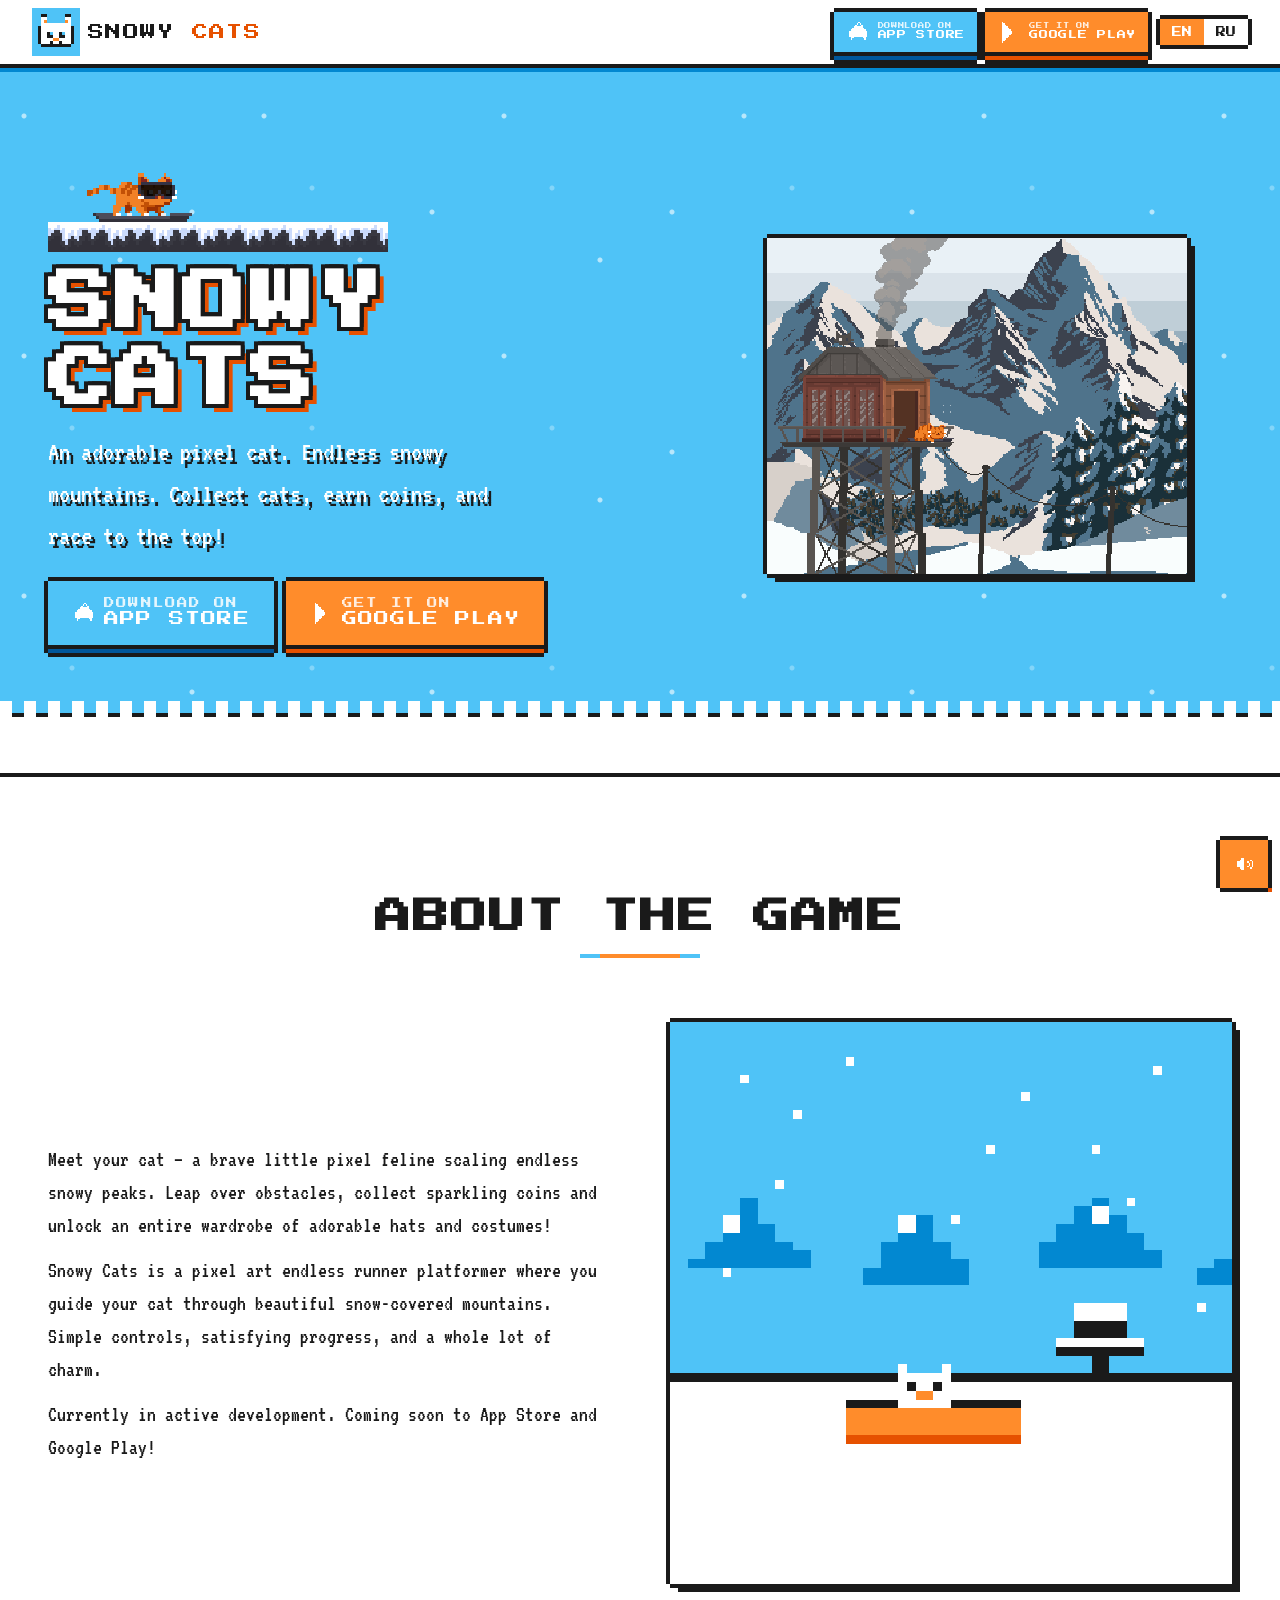
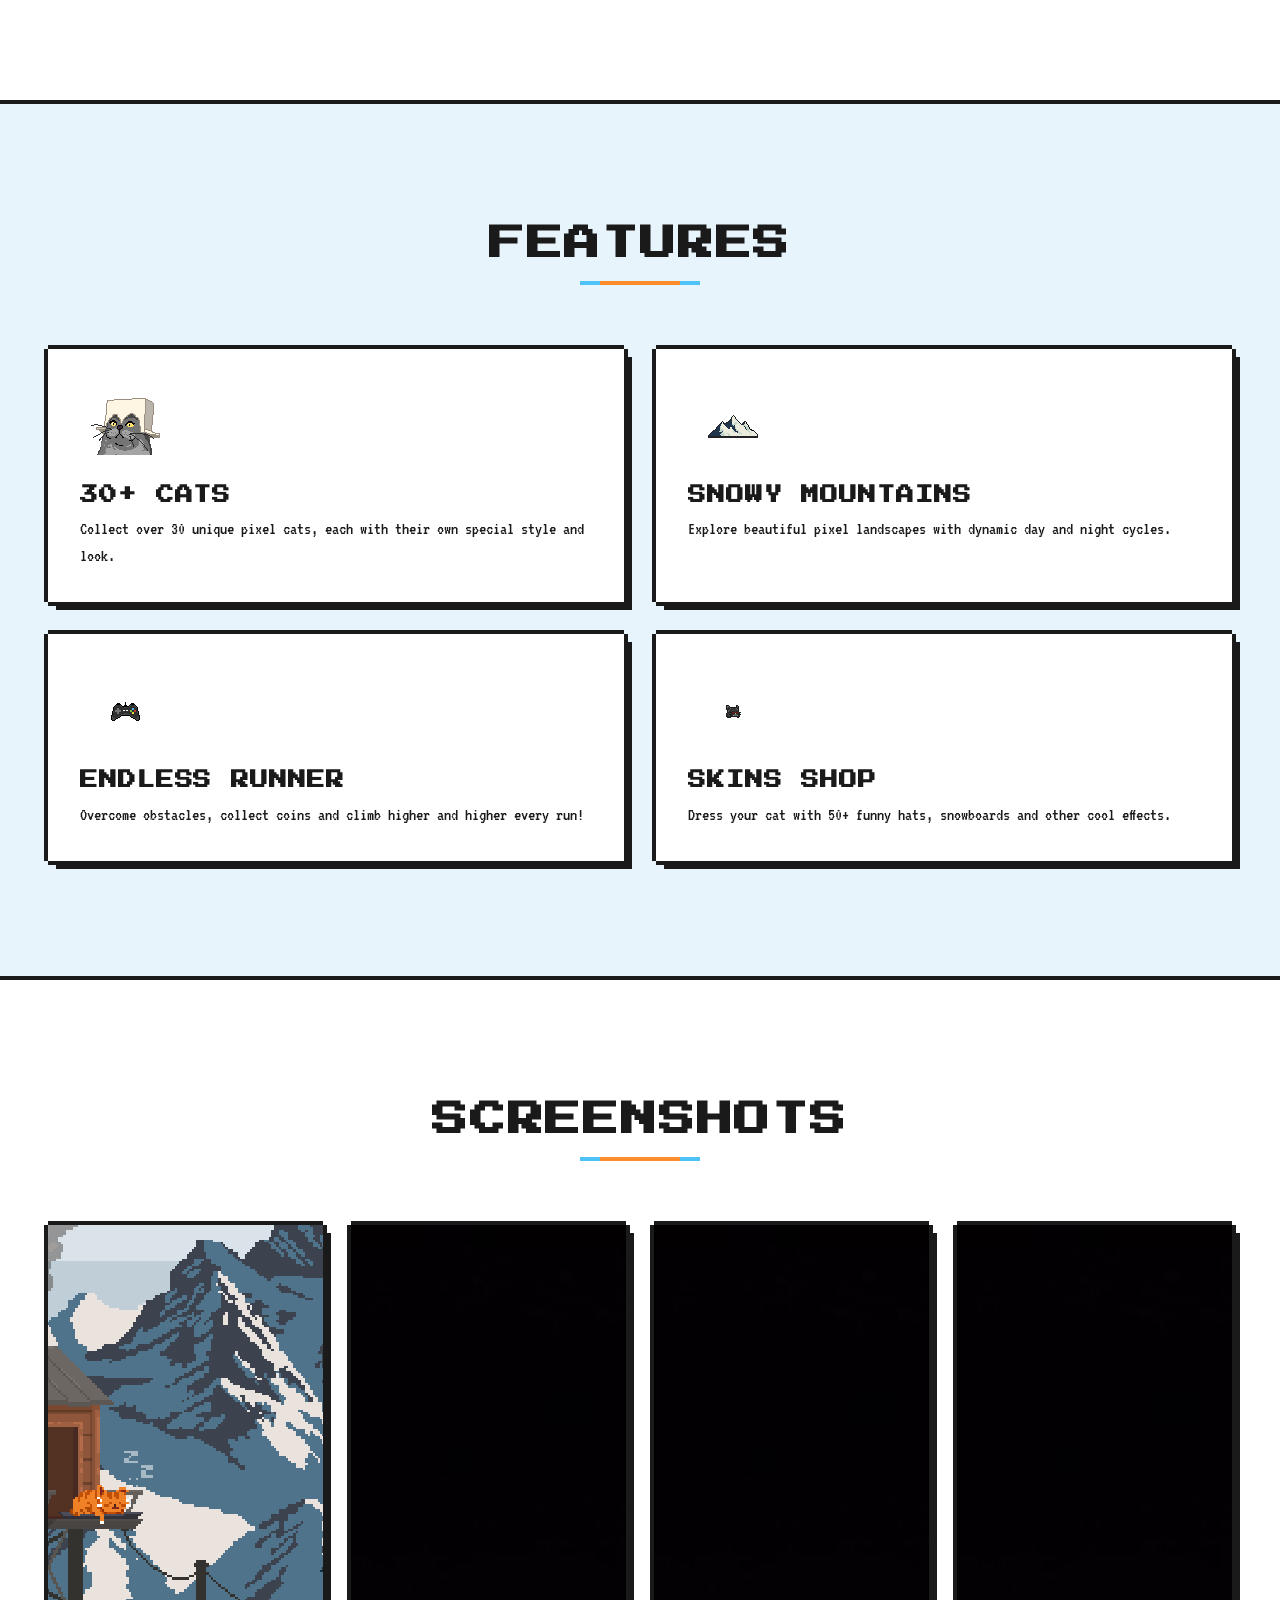
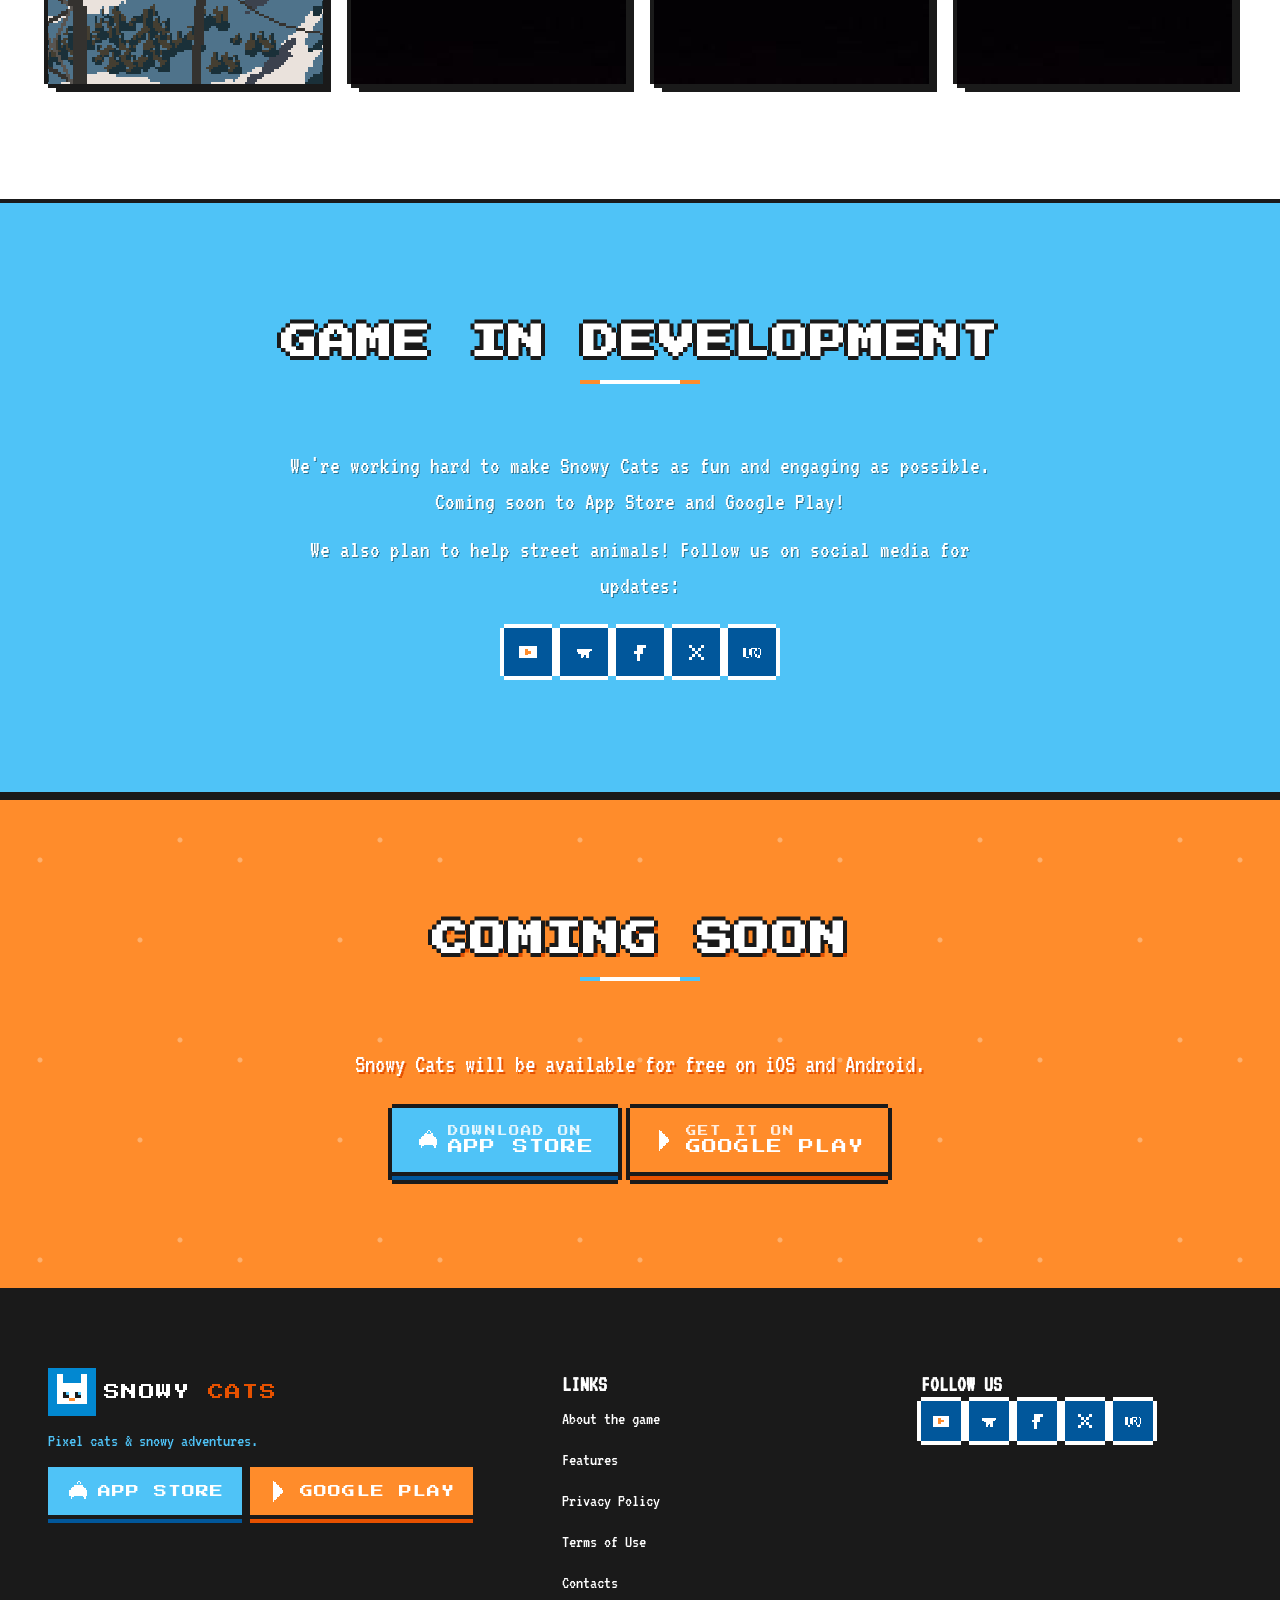
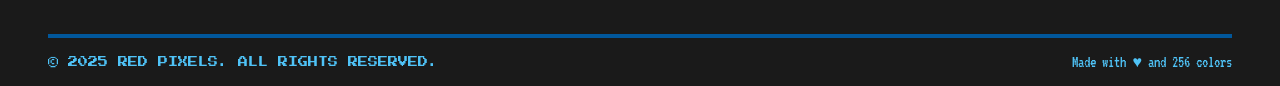
==== index.html @ 72b621f5 "Initial release: new pixel-art design for redpixels.io - New design based on Press Start 2P + VT323 " ====
<!DOCTYPE html>
<html lang="en">
<head>
  <meta charset="UTF-8">
  <meta name="viewport" content="width=device-width, initial-scale=1.0">

  <!-- SEO -->
  <title>Snowy Cats | Mobile Game</title>
  <meta name="description" content="Snowy Cats is an exciting 2D pixel art mobile game with adorable cats and snowy mountains in the Endless Runner Platformer genre. Download for free!">
  <meta name="keywords" content="snowy cats, cats, pixel cats, 2d platformer, endless runner, pixel game, mobile game, pixel art, download game">
  <meta name="author" content="Red Pixels">

  <!-- OpenGraph -->
  <meta property="og:title" content="Snowy Cats | Mobile Game">
  <meta property="og:description" content="Exciting 2D pixel game with cats in the genre Endless Runner Platformer">
  <meta property="og:type" content="website">
  <meta property="og:url" content="https://redpixels.io">
  <meta property="og:image" content="images/banner-site.png">
  <meta property="og:locale" content="en_US">

  <!-- Twitter -->
  <meta name="twitter:card" content="summary_large_image">
  <meta name="twitter:title" content="Snowy Cats | Mobile Game">
  <meta name="twitter:description" content="Exciting 2D pixel game with cats in the genre Endless Runner Platformer">
  <meta name="twitter:image" content="images/banner-site.png">

  <!-- Multilanguage -->
  <link rel="alternate" hreflang="en" href="https://redpixels.io">
  <link rel="alternate" hreflang="ru" href="https://redpixels.io/?lang=ru">
  <link rel="alternate" hreflang="x-default" href="https://redpixels.io">

  <!-- Favicon -->
  <link rel="icon" type="image/png" href="/icons/favicon-96x96.png" sizes="96x96">
  <link rel="icon" type="image/svg+xml" href="/icons/favicon.svg">
  <link rel="shortcut icon" href="/icons/favicon.ico">
  <link rel="apple-touch-icon" sizes="180x180" href="/icons/apple-touch-icon.png">
  <meta name="apple-mobile-web-app-title" content="Snowy Cats">
  <link rel="manifest" href="/icons/site.webmanifest">

  <!-- Fonts -->
  <link rel="preconnect" href="https://fonts.googleapis.com">
  <link rel="preconnect" href="https://fonts.gstatic.com" crossorigin>

  <!-- CSS -->
  <link rel="stylesheet" href="css/main.css">
</head>
<body>

  <!-- SNOWFLAKES -->
  <div id="snowflakes" aria-hidden="true"></div>

  <!-- ════════════════════════════════════════
       HEADER
  ════════════════════════════════════════ -->
  <header class="header">
    <a href="#" class="logo">
      <svg class="logo-icon" viewBox="0 0 16 16" shape-rendering="crispEdges" xmlns="http://www.w3.org/2000/svg">
        <rect width="16" height="16" fill="#4FC3F7"/>
        <rect x="3" y="3" width="2" height="2" fill="#FFFFFF"/>
        <rect x="11" y="3" width="2" height="2" fill="#FFFFFF"/>
        <rect x="3" y="2" width="2" height="1" fill="#1A1A1A"/>
        <rect x="11" y="2" width="2" height="1" fill="#1A1A1A"/>
        <rect x="3" y="5" width="2" height="1" fill="#1A1A1A"/>
        <rect x="11" y="5" width="2" height="1" fill="#1A1A1A"/>
        <rect x="4" y="4" width="1" height="1" fill="#FF8C2B"/>
        <rect x="11" y="4" width="1" height="1" fill="#FF8C2B"/>
        <rect x="3" y="6" width="10" height="6" fill="#FFFFFF"/>
        <rect x="2" y="6" width="1" height="6" fill="#1A1A1A"/>
        <rect x="13" y="6" width="1" height="6" fill="#1A1A1A"/>
        <rect x="3" y="12" width="10" height="1" fill="#1A1A1A"/>
        <rect x="3" y="5" width="10" height="1" fill="#FFFFFF"/>
        <rect x="5" y="8" width="2" height="2" fill="#1A1A1A"/>
        <rect x="9" y="8" width="2" height="2" fill="#1A1A1A"/>
        <rect x="6" y="8" width="1" height="1" fill="#4FC3F7"/>
        <rect x="10" y="8" width="1" height="1" fill="#4FC3F7"/>
        <rect x="7" y="10" width="2" height="1" fill="#FF8C2B"/>
        <rect x="6" y="11" width="1" height="1" fill="#1A1A1A"/>
        <rect x="9" y="11" width="1" height="1" fill="#1A1A1A"/>
      </svg>
      <span class="logo-text">SNOWY <span class="accent">CATS</span></span>
    </a>

    <nav class="nav-actions" id="navActions">
      <div class="header-btns">
        <a href="#download" class="btn btn-blue play-sound" aria-label="App Store">
          <svg class="btn-icon" viewBox="0 0 16 16" shape-rendering="crispEdges" xmlns="http://www.w3.org/2000/svg" fill="white">
            <path d="M8 1h1v1H8zM7 2h1v1H7zm2 0h1v1H9zM6 3h1v1H6zm4 0h1v1h-1zM5 4h6v1H5zM4 5h8v1H4zM3 6h10v1H3zM2 7h12v1H2zM2 8h12v1H2zM2 9h12v1H2zM2 10h12v1H2zM3 11h2v1H3zm8 0h2v1h-2zM3 12h1v1H3zm9 0h1v1h-1z"/>
          </svg>
          <span class="btn-text-stack">
            <small data-i18n="appStoreSmall">Download on</small>
            <span>APP STORE</span>
          </span>
        </a>
        <a href="#download" class="btn btn-orange play-sound" aria-label="Google Play">
          <svg class="btn-icon" viewBox="0 0 16 16" shape-rendering="crispEdges" xmlns="http://www.w3.org/2000/svg">
            <path fill="#FFFFFF" d="M3 1h1v1H3zM3 2h2v1H3zM3 3h3v1H3zM3 4h4v1H3zM3 5h5v1H3zM3 6h6v1H3zM3 7h7v1H3zM3 8h7v1H3zM3 9h6v1H3zM3 10h5v1H3zM3 11h4v1H3zM3 12h3v1H3zM3 13h2v1H3zM3 14h1v1H3z"/>
          </svg>
          <span class="btn-text-stack">
            <small data-i18n="googlePlaySmall">Get it on</small>
            <span>GOOGLE PLAY</span>
          </span>
        </a>
      </div>

      <div class="lang-switch">
        <button class="lang-btn active play-sound" data-lang="en">EN</button>
        <button class="lang-btn play-sound" data-lang="ru">RU</button>
      </div>
    </nav>

    <button class="hamburger play-sound" id="hamburger" aria-label="Menu">
      <span></span><span></span><span></span>
    </button>
  </header>

  <main>
    <!-- ════════════════════════════════════════
         HERO
    ════════════════════════════════════════ -->
    <section class="hero" id="about">
      <div class="platform platform-1"></div>
      <div class="platform platform-2"></div>

      <div class="hero-content">
        <div class="hero-text">
          <img src="images/400x100.gif" alt="Snowy Cats" class="hero-logo">
          <h1 class="hero-title" data-i18n="heroTitle">SNOWY CATS</h1>
          <p class="hero-subtitle" data-i18n="heroSubtitle">An adorable pixel cat. Endless snowy mountains. Collect cats, earn coins, and race to the top!</p>
          <div class="hero-buttons">
            <a href="#download" class="btn btn-blue btn-large play-sound">
              <svg class="btn-icon" viewBox="0 0 16 16" shape-rendering="crispEdges" xmlns="http://www.w3.org/2000/svg" fill="white">
                <path d="M8 1h1v1H8zM7 2h1v1H7zm2 0h1v1H9zM6 3h1v1H6zm4 0h1v1h-1zM5 4h6v1H5zM4 5h8v1H4zM3 6h10v1H3zM2 7h12v1H2zM2 8h12v1H2zM2 9h12v1H2zM2 10h12v1H2zM3 11h2v1H3zm8 0h2v1h-2zM3 12h1v1H3zm9 0h1v1h-1z"/>
              </svg>
              <span class="btn-text-stack">
                <small data-i18n="appStoreSmall">Download on</small>
                <span>APP STORE</span>
              </span>
            </a>
            <a href="#download" class="btn btn-orange btn-large play-sound">
              <svg class="btn-icon" viewBox="0 0 16 16" shape-rendering="crispEdges" xmlns="http://www.w3.org/2000/svg">
                <path fill="#FFFFFF" d="M3 1h1v1H3zM3 2h2v1H3zM3 3h3v1H3zM3 4h4v1H3zM3 5h5v1H3zM3 6h6v1H3zM3 7h7v1H3zM3 8h7v1H3zM3 9h6v1H3zM3 10h5v1H3zM3 11h4v1H3zM3 12h3v1H3zM3 13h2v1H3zM3 14h1v1H3z"/>
              </svg>
              <span class="btn-text-stack">
                <small data-i18n="googlePlaySmall">Get it on</small>
                <span>GOOGLE PLAY</span>
              </span>
            </a>
          </div>
        </div>

        <div class="hero-visual">
          <div class="hero-visual-frame">
            <img src="images/500x400.gif" alt="Snowy Cats Gameplay">
          </div>
        </div>
      </div>

      <div class="hero-ground"></div>
    </section>

    <!-- ════════════════════════════════════════
         ABOUT
    ════════════════════════════════════════ -->
    <section id="about-game" class="about">
      <div class="section-inner">
        <h2 class="section-title" data-i18n="aboutTitle">ABOUT THE GAME</h2>
        <div class="about-grid">
          <div class="about-text">
            <p data-i18n="aboutP1">Meet your cat — a brave little pixel feline scaling endless snowy peaks. Leap over obstacles, collect sparkling coins and unlock an entire wardrobe of adorable hats and costumes!</p>
            <p data-i18n="aboutP2">Snowy Cats is a pixel art endless runner platformer where you guide your cat through beautiful snow-covered mountains. Simple controls, satisfying progress, and a whole lot of charm.</p>
            <p data-i18n="aboutP3">Currently in active development. Coming soon to App Store and Google Play!</p>
          </div>
          <div class="about-illustration">
            <!-- Pixel scene: cat on snowy platform with mountains -->
            <svg viewBox="0 0 64 64" shape-rendering="crispEdges" xmlns="http://www.w3.org/2000/svg">
              <rect width="64" height="40" fill="#4FC3F7"/>
              <rect x="8" y="6" width="1" height="1" fill="#FFFFFF"/>
              <rect x="20" y="4" width="1" height="1" fill="#FFFFFF"/>
              <rect x="40" y="8" width="1" height="1" fill="#FFFFFF"/>
              <rect x="55" y="5" width="1" height="1" fill="#FFFFFF"/>
              <rect x="48" y="14" width="1" height="1" fill="#FFFFFF"/>
              <rect x="12" y="18" width="1" height="1" fill="#FFFFFF"/>
              <rect x="32" y="22" width="1" height="1" fill="#FFFFFF"/>
              <path fill="#0288D1" d="M0 28h2v-1h2v-2h2v-3h2v-2h2v3h2v2h2v1h2v2H0zM20 30h2v-2h2v-3h2v-2h2v-1h2v3h2v2h2v3H20zM40 28h2v-3h2v-2h2v-2h2v-1h2v2h2v2h2v2h2v2H40zM58 30h2v-2h2v-1h2v3h-6z"/>
              <rect x="6" y="22" width="2" height="2" fill="#FFFFFF"/>
              <rect x="26" y="22" width="2" height="2" fill="#FFFFFF"/>
              <rect x="48" y="21" width="2" height="2" fill="#FFFFFF"/>
              <rect y="40" width="64" height="24" fill="#FFFFFF"/>
              <rect y="40" width="64" height="1" fill="#1A1A1A"/>
              <rect x="20" y="44" width="20" height="3" fill="#FF8C2B"/>
              <rect x="20" y="43" width="20" height="1" fill="#1A1A1A"/>
              <rect x="20" y="47" width="20" height="1" fill="#E65100"/>
              <rect x="48" y="32" width="2" height="8" fill="#1A1A1A"/>
              <rect x="46" y="34" width="6" height="4" fill="#1A1A1A"/>
              <rect x="46" y="32" width="6" height="2" fill="#FFFFFF"/>
              <rect x="44" y="36" width="10" height="2" fill="#1A1A1A"/>
              <rect x="44" y="36" width="10" height="1" fill="#FFFFFF"/>
              <rect x="26" y="40" width="6" height="4" fill="#FFFFFF"/>
              <rect x="26" y="39" width="1" height="1" fill="#FFFFFF"/>
              <rect x="31" y="39" width="1" height="1" fill="#FFFFFF"/>
              <rect x="27" y="41" width="1" height="1" fill="#1A1A1A"/>
              <rect x="30" y="41" width="1" height="1" fill="#1A1A1A"/>
              <rect x="28" y="42" width="2" height="1" fill="#FF8C2B"/>
              <rect x="14" y="10" width="1" height="1" fill="#FFFFFF"/>
              <rect x="36" y="14" width="1" height="1" fill="#FFFFFF"/>
              <rect x="52" y="20" width="1" height="1" fill="#FFFFFF"/>
              <rect x="6" y="28" width="1" height="1" fill="#FFFFFF"/>
              <rect x="60" y="32" width="1" height="1" fill="#FFFFFF"/>
            </svg>
          </div>
        </div>
      </div>
    </section>

    <!-- ════════════════════════════════════════
         FEATURES
    ════════════════════════════════════════ -->
    <section id="features" class="features">
      <div class="section-inner">
        <h2 class="section-title" data-i18n="featuresTitle">FEATURES</h2>
        <div class="features-grid">

          <article class="feature-card">
            <div class="feature-icon-img">
              <img src="images/catty.png" alt="">
            </div>
            <h3 data-i18n="feature1Title">30+ CATS</h3>
            <p data-i18n="feature1Desc">Collect over 30 unique pixel cats, each with their own special style and look.</p>
          </article>

          <article class="feature-card">
            <div class="feature-icon-img">
              <img src="images/mount.png" alt="">
            </div>
            <h3 data-i18n="feature2Title">SNOWY MOUNTAINS</h3>
            <p data-i18n="feature2Desc">Explore beautiful pixel landscapes with dynamic day and night cycles.</p>
          </article>

          <article class="feature-card">
            <div class="feature-icon-img">
              <img src="images/controller.png" alt="">
            </div>
            <h3 data-i18n="feature3Title">ENDLESS RUNNER</h3>
            <p data-i18n="feature3Desc">Overcome obstacles, collect coins and climb higher and higher every run!</p>
          </article>

          <article class="feature-card">
            <div class="feature-icon-img">
              <img src="images/hat.png" alt="">
            </div>
            <h3 data-i18n="feature4Title">SKINS SHOP</h3>
            <p data-i18n="feature4Desc">Dress your cat with 50+ funny hats, snowboards and other cool effects.</p>
          </article>

        </div>
      </div>
    </section>

    <!-- ════════════════════════════════════════
         SCREENSHOTS
    ════════════════════════════════════════ -->
    <section id="screenshots" class="screenshots">
      <div class="section-inner">
        <h2 class="section-title" data-i18n="screenshotsTitle">SCREENSHOTS</h2>
        <div class="screenshots-grid">

          <div class="screenshot">
            <img src="images/screen_1.png" alt="Snowy Cats Screenshot 1" loading="lazy">
          </div>
          <div class="screenshot">
            <img src="images/300x500.jpg" alt="Snowy Cats Screenshot 2" loading="lazy">
          </div>
          <div class="screenshot">
            <img src="images/300x500.jpg" alt="Snowy Cats Screenshot 3" loading="lazy">
          </div>
          <div class="screenshot">
            <img src="images/300x500.jpg" alt="Snowy Cats Screenshot 4" loading="lazy">
          </div>

        </div>
      </div>
    </section>

    <!-- ════════════════════════════════════════
         DEV / SOCIAL SECTION
    ════════════════════════════════════════ -->
    <section class="dev-section">
      <div class="section-inner">
        <h2 class="section-title" data-i18n="devTitle">GAME IN DEVELOPMENT</h2>
        <p data-i18n="devText">We're working hard to make Snowy Cats as fun and engaging as possible. Coming soon to App Store and Google Play!</p>
        <p data-i18n="devSocial">We also plan to help street animals! Follow us on social media for updates:</p>

        <div class="social-icons">
          <!-- YouTube -->
          <a href="#" class="social-icon play-sound" aria-label="YouTube">
            <svg viewBox="0 0 16 16" shape-rendering="crispEdges" xmlns="http://www.w3.org/2000/svg">
              <rect x="2" y="4" width="12" height="8" fill="#FFFFFF"/>
              <rect x="6" y="6" width="1" height="4" fill="#FF8C2B"/>
              <rect x="7" y="6" width="1" height="4" fill="#FF8C2B"/>
              <rect x="8" y="7" width="1" height="2" fill="#FF8C2B"/>
              <rect x="9" y="7" width="1" height="2" fill="#FF8C2B"/>
            </svg>
          </a>
          <!-- Telegram -->
          <a href="#" class="social-icon play-sound" aria-label="Telegram">
            <svg viewBox="0 0 16 16" shape-rendering="crispEdges" xmlns="http://www.w3.org/2000/svg">
              <rect x="3" y="6" width="10" height="1" fill="#FFFFFF"/>
              <rect x="3" y="7" width="9" height="1" fill="#FFFFFF"/>
              <rect x="4" y="8" width="7" height="1" fill="#FFFFFF"/>
              <rect x="6" y="9" width="3" height="1" fill="#FFFFFF"/>
              <rect x="6" y="10" width="2" height="1" fill="#FFFFFF"/>
              <rect x="6" y="11" width="1" height="1" fill="#FFFFFF"/>
              <rect x="9" y="9" width="2" height="3" fill="#FFFFFF"/>
            </svg>
          </a>
          <!-- Facebook -->
          <a href="#" class="social-icon play-sound" aria-label="Facebook">
            <svg viewBox="0 0 16 16" shape-rendering="crispEdges" xmlns="http://www.w3.org/2000/svg">
              <rect x="6" y="3" width="6" height="2" fill="#FFFFFF"/>
              <rect x="6" y="5" width="2" height="9" fill="#FFFFFF"/>
              <rect x="8" y="5" width="2" height="2" fill="#FFFFFF"/>
              <rect x="4" y="7" width="6" height="2" fill="#FFFFFF"/>
            </svg>
          </a>
          <!-- X (Twitter) -->
          <a href="#" class="social-icon play-sound" aria-label="X">
            <svg viewBox="0 0 16 16" shape-rendering="crispEdges" xmlns="http://www.w3.org/2000/svg">
              <rect x="3" y="3" width="2" height="2" fill="#FFFFFF"/>
              <rect x="11" y="3" width="2" height="2" fill="#FFFFFF"/>
              <rect x="5" y="5" width="2" height="2" fill="#FFFFFF"/>
              <rect x="9" y="5" width="2" height="2" fill="#FFFFFF"/>
              <rect x="7" y="7" width="2" height="2" fill="#FFFFFF"/>
              <rect x="5" y="9" width="2" height="2" fill="#FFFFFF"/>
              <rect x="9" y="9" width="2" height="2" fill="#FFFFFF"/>
              <rect x="3" y="11" width="2" height="2" fill="#FFFFFF"/>
              <rect x="11" y="11" width="2" height="2" fill="#FFFFFF"/>
            </svg>
          </a>
          <!-- VK -->
          <a href="#" class="social-icon play-sound" aria-label="VK">
            <svg viewBox="0 0 16 16" shape-rendering="crispEdges" xmlns="http://www.w3.org/2000/svg">
              <rect x="2" y="5" width="2" height="6" fill="#FFFFFF"/>
              <rect x="4" y="11" width="2" height="1" fill="#FFFFFF"/>
              <rect x="6" y="9" width="1" height="1" fill="#FFFFFF"/>
              <rect x="6" y="6" width="1" height="3" fill="#FFFFFF"/>
              <rect x="7" y="5" width="1" height="6" fill="#FFFFFF"/>
              <rect x="8" y="5" width="2" height="1" fill="#FFFFFF"/>
              <rect x="10" y="5" width="1" height="2" fill="#FFFFFF"/>
              <rect x="9" y="7" width="1" height="2" fill="#FFFFFF"/>
              <rect x="10" y="9" width="1" height="2" fill="#FFFFFF"/>
              <rect x="11" y="11" width="2" height="1" fill="#FFFFFF"/>
              <rect x="13" y="6" width="1" height="4" fill="#FFFFFF"/>
              <rect x="12" y="5" width="1" height="1" fill="#FFFFFF"/>
              <rect x="12" y="10" width="1" height="1" fill="#FFFFFF"/>
            </svg>
          </a>
        </div>
      </div>
    </section>

    <!-- ════════════════════════════════════════
         DOWNLOAD
    ════════════════════════════════════════ -->
    <section id="download" class="download">
      <div class="section-inner">
        <h2 class="section-title" data-i18n="downloadTitle">COMING SOON</h2>
        <p data-i18n="downloadText">Snowy Cats will be available for free on iOS and Android.</p>
        <div class="download-buttons">
          <a href="#" class="btn btn-blue btn-large play-sound">
            <svg class="btn-icon" viewBox="0 0 16 16" shape-rendering="crispEdges" xmlns="http://www.w3.org/2000/svg" fill="white">
              <path d="M8 1h1v1H8zM7 2h1v1H7zm2 0h1v1H9zM6 3h1v1H6zm4 0h1v1h-1zM5 4h6v1H5zM4 5h8v1H4zM3 6h10v1H3zM2 7h12v1H2zM2 8h12v1H2zM2 9h12v1H2zM2 10h12v1H2zM3 11h2v1H3zm8 0h2v1h-2zM3 12h1v1H3zm9 0h1v1h-1z"/>
            </svg>
            <span class="btn-text-stack">
              <small data-i18n="appStoreSmall">Download on</small>
              <span>APP STORE</span>
            </span>
          </a>
          <a href="#" class="btn btn-orange btn-large play-sound">
            <svg class="btn-icon" viewBox="0 0 16 16" shape-rendering="crispEdges" xmlns="http://www.w3.org/2000/svg">
              <path fill="#FFFFFF" d="M3 1h1v1H3zM3 2h2v1H3zM3 3h3v1H3zM3 4h4v1H3zM3 5h5v1H3zM3 6h6v1H3zM3 7h7v1H3zM3 8h7v1H3zM3 9h6v1H3zM3 10h5v1H3zM3 11h4v1H3zM3 12h3v1H3zM3 13h2v1H3zM3 14h1v1H3z"/>
            </svg>
            <span class="btn-text-stack">
              <small data-i18n="googlePlaySmall">Get it on</small>
              <span>GOOGLE PLAY</span>
            </span>
          </a>
        </div>
      </div>
    </section>
  </main>

  <!-- ════════════════════════════════════════
       FOOTER
  ════════════════════════════════════════ -->
  <footer>
    <div class="footer-inner">
      <div class="footer-grid">

        <div class="footer-brand">
          <a href="#" class="logo">
            <svg class="logo-icon" viewBox="0 0 16 16" shape-rendering="crispEdges" xmlns="http://www.w3.org/2000/svg">
              <rect width="16" height="16" fill="#0288D1"/>
              <rect x="3" y="3" width="2" height="2" fill="#FFFFFF"/>
              <rect x="11" y="3" width="2" height="2" fill="#FFFFFF"/>
              <rect x="3" y="2" width="2" height="1" fill="#FFFFFF"/>
              <rect x="11" y="2" width="2" height="1" fill="#FFFFFF"/>
              <rect x="3" y="6" width="10" height="6" fill="#FFFFFF"/>
              <rect x="3" y="5" width="10" height="1" fill="#FFFFFF"/>
              <rect x="5" y="8" width="2" height="2" fill="#1A1A1A"/>
              <rect x="9" y="8" width="2" height="2" fill="#1A1A1A"/>
              <rect x="6" y="8" width="1" height="1" fill="#4FC3F7"/>
              <rect x="10" y="8" width="1" height="1" fill="#4FC3F7"/>
              <rect x="7" y="10" width="2" height="1" fill="#FF8C2B"/>
            </svg>
            <span class="logo-text">SNOWY <span class="accent">CATS</span></span>
          </a>
          <p class="footer-tagline" data-i18n="footerTagline">Pixel cats & snowy adventures.</p>
          <div class="footer-buttons">
            <a href="#" class="btn btn-blue play-sound">
              <svg class="btn-icon" viewBox="0 0 16 16" shape-rendering="crispEdges" fill="white">
                <path d="M8 1h1v1H8zM7 2h1v1H7zm2 0h1v1H9zM5 4h6v1H5zM4 5h8v1H4zM3 6h10v1H3zM2 7h12v1H2zM2 8h12v1H2zM2 9h12v1H2zM2 10h12v1H2zM3 11h2v1H3zm8 0h2v1h-2zM3 12h1v1H3zm9 0h1v1h-1z"/>
              </svg>
              APP STORE
            </a>
            <a href="#" class="btn btn-orange play-sound">
              <svg class="btn-icon" viewBox="0 0 16 16" shape-rendering="crispEdges">
                <path fill="#FFFFFF" d="M3 1h1v1H3zM3 2h2v1H3zM3 3h3v1H3zM3 4h4v1H3zM3 5h5v1H3zM3 6h6v1H3zM3 7h7v1H3zM3 8h7v1H3zM3 9h6v1H3zM3 10h5v1H3zM3 11h4v1H3zM3 12h3v1H3zM3 13h2v1H3zM3 14h1v1H3z"/>
              </svg>
              GOOGLE PLAY
            </a>
          </div>
        </div>

        <div>
          <h4 data-i18n="footerLinksTitle">LINKS</h4>
          <ul class="footer-links">
            <li><a href="#about-game" class="play-sound" data-i18n="footerAbout">About the game</a></li>
            <li><a href="#features" class="play-sound" data-i18n="footerFeatures">Features</a></li>
            <li><a href="html/privacypoliticy.html" class="play-sound" data-i18n="footerPrivacy">Privacy Policy</a></li>
            <li><a href="#" class="play-sound" data-i18n="footerTerms">Terms of Use</a></li>
            <li><a href="#" class="play-sound" data-i18n="footerContacts">Contacts</a></li>
          </ul>
        </div>

        <div>
          <h4 data-i18n="footerSocialTitle">FOLLOW US</h4>
          <div class="footer-social-icons">
            <a href="#" class="footer-social-icon play-sound" aria-label="YouTube">
              <svg viewBox="0 0 16 16" shape-rendering="crispEdges" xmlns="http://www.w3.org/2000/svg">
                <rect x="2" y="4" width="12" height="8" fill="#FFFFFF"/>
                <rect x="6" y="6" width="1" height="4" fill="#FF8C2B"/>
                <rect x="7" y="6" width="1" height="4" fill="#FF8C2B"/>
                <rect x="8" y="7" width="1" height="2" fill="#FF8C2B"/>
                <rect x="9" y="7" width="1" height="2" fill="#FF8C2B"/>
              </svg>
            </a>
            <a href="#" class="footer-social-icon play-sound" aria-label="Telegram">
              <svg viewBox="0 0 16 16" shape-rendering="crispEdges" xmlns="http://www.w3.org/2000/svg">
                <rect x="3" y="6" width="10" height="1" fill="#FFFFFF"/>
                <rect x="3" y="7" width="9" height="1" fill="#FFFFFF"/>
                <rect x="4" y="8" width="7" height="1" fill="#FFFFFF"/>
                <rect x="6" y="9" width="3" height="1" fill="#FFFFFF"/>
                <rect x="6" y="10" width="2" height="1" fill="#FFFFFF"/>
                <rect x="6" y="11" width="1" height="1" fill="#FFFFFF"/>
                <rect x="9" y="9" width="2" height="3" fill="#FFFFFF"/>
              </svg>
            </a>
            <a href="#" class="footer-social-icon play-sound" aria-label="Facebook">
              <svg viewBox="0 0 16 16" shape-rendering="crispEdges" xmlns="http://www.w3.org/2000/svg">
                <rect x="6" y="3" width="6" height="2" fill="#FFFFFF"/>
                <rect x="6" y="5" width="2" height="9" fill="#FFFFFF"/>
                <rect x="8" y="5" width="2" height="2" fill="#FFFFFF"/>
                <rect x="4" y="7" width="6" height="2" fill="#FFFFFF"/>
              </svg>
            </a>
            <a href="#" class="footer-social-icon play-sound" aria-label="X">
              <svg viewBox="0 0 16 16" shape-rendering="crispEdges" xmlns="http://www.w3.org/2000/svg">
                <rect x="3" y="3" width="2" height="2" fill="#FFFFFF"/>
                <rect x="11" y="3" width="2" height="2" fill="#FFFFFF"/>
                <rect x="5" y="5" width="2" height="2" fill="#FFFFFF"/>
                <rect x="9" y="5" width="2" height="2" fill="#FFFFFF"/>
                <rect x="7" y="7" width="2" height="2" fill="#FFFFFF"/>
                <rect x="5" y="9" width="2" height="2" fill="#FFFFFF"/>
                <rect x="9" y="9" width="2" height="2" fill="#FFFFFF"/>
                <rect x="3" y="11" width="2" height="2" fill="#FFFFFF"/>
                <rect x="11" y="11" width="2" height="2" fill="#FFFFFF"/>
              </svg>
            </a>
            <a href="#" class="footer-social-icon play-sound" aria-label="VK">
              <svg viewBox="0 0 16 16" shape-rendering="crispEdges" xmlns="http://www.w3.org/2000/svg">
                <rect x="2" y="5" width="2" height="6" fill="#FFFFFF"/>
                <rect x="4" y="11" width="2" height="1" fill="#FFFFFF"/>
                <rect x="6" y="9" width="1" height="1" fill="#FFFFFF"/>
                <rect x="6" y="6" width="1" height="3" fill="#FFFFFF"/>
                <rect x="7" y="5" width="1" height="6" fill="#FFFFFF"/>
                <rect x="8" y="5" width="2" height="1" fill="#FFFFFF"/>
                <rect x="10" y="5" width="1" height="2" fill="#FFFFFF"/>
                <rect x="9" y="7" width="1" height="2" fill="#FFFFFF"/>
                <rect x="10" y="9" width="1" height="2" fill="#FFFFFF"/>
                <rect x="11" y="11" width="2" height="1" fill="#FFFFFF"/>
                <rect x="13" y="6" width="1" height="4" fill="#FFFFFF"/>
                <rect x="12" y="5" width="1" height="1" fill="#FFFFFF"/>
                <rect x="12" y="10" width="1" height="1" fill="#FFFFFF"/>
              </svg>
            </a>
          </div>
        </div>

      </div>

      <div class="footer-bottom">
        <span class="made-by" data-i18n="footerCopy">© 2025 RED PIXELS. ALL RIGHTS RESERVED.</span>
        <span data-i18n="footerMadeWith">Made with ♥ and 256 colors</span>
      </div>
    </div>
  </footer>

  <!-- SOUND TOGGLE -->
  <button class="sound-toggle" id="soundToggle" aria-label="Toggle sound">
    <svg viewBox="0 0 16 16" shape-rendering="crispEdges" xmlns="http://www.w3.org/2000/svg" id="soundIcon">
      <rect x="3" y="6" width="2" height="4" fill="#FFFFFF"/>
      <rect x="5" y="5" width="1" height="6" fill="#FFFFFF"/>
      <rect x="6" y="4" width="2" height="8" fill="#FFFFFF"/>
      <rect x="10" y="6" width="1" height="1" fill="#FFFFFF"/>
      <rect x="10" y="9" width="1" height="1" fill="#FFFFFF"/>
      <rect x="11" y="7" width="1" height="2" fill="#FFFFFF"/>
      <rect x="12" y="5" width="1" height="1" fill="#FFFFFF"/>
      <rect x="12" y="10" width="1" height="1" fill="#FFFFFF"/>
      <rect x="13" y="6" width="1" height="4" fill="#FFFFFF"/>
    </svg>
  </button>

  <script src="js/script.js" defer></script>
</body>
</html>
---- css/main.css ----
@import url('https://fonts.googleapis.com/css2?family=Press+Start+2P&family=VT323&display=swap');

/* ════════════════════════════════════════
   VARIABLES
════════════════════════════════════════ */
:root {
  --white: #FFFFFF;
  --blue: #4FC3F7;
  --blue-dark: #0288D1;
  --blue-darker: #01579B;
  --orange: #FF8C2B;
  --orange-dark: #E65100;
  --black: #1A1A1A;
  --gray-soft: #E8F4FB;

  --pixel: 4px;
  --pixel-2: 8px;
  --pixel-3: 12px;

  --font-display: 'Press Start 2P', monospace;
  --font-body: 'VT323', monospace;
}

/* ════════════════════════════════════════
   RESET & BASE
════════════════════════════════════════ */
*, *::before, *::after {
  box-sizing: border-box;
  margin: 0;
  padding: 0;
  image-rendering: pixelated;
  image-rendering: crisp-edges;
  -webkit-font-smoothing: none;
  -moz-osx-font-smoothing: unset;
  font-smooth: never;
}

html {
  scroll-behavior: smooth;
}

body {
  font-family: var(--font-body);
  font-size: clamp(18px, 2.2vw, 22px);
  line-height: 1.5;
  color: var(--black);
  background: var(--white);
  overflow-x: hidden;
  cursor: url("data:image/svg+xml;utf8,<svg xmlns='http://www.w3.org/2000/svg' width='16' height='16' viewBox='0 0 16 16' shape-rendering='crispEdges'><path fill='black' d='M0 0h2v2H0zm2 2h2v2H2zm2 2h2v2H4zm2 2h2v2H6zm2 2h2v2H8zm2 2h2v2h-2zm-2 2h2v2H8zm-4 0h2v2H4zm0 2h2v2H4z'/><path fill='white' d='M2 0h2v2H2zm0 2h2v2H2zm2 2h2v2H4zm2 2h2v2H6zm2 2h2v2H8zm-4 4h4v2H4z'/></svg>") 0 0, auto;
}

img, svg {
  image-rendering: pixelated;
  image-rendering: crisp-edges;
  display: block;
}

a {
  color: inherit;
  text-decoration: none;
}

button {
  background: none;
  border: none;
  font-family: inherit;
  cursor: inherit;
}

/* ════════════════════════════════════════
   TYPOGRAPHY
════════════════════════════════════════ */
h1, h2, h3, .pixel-title {
  font-family: var(--font-display);
  letter-spacing: 0.05em;
  line-height: 1.4;
  color: var(--black);
}

h1 {
  font-size: clamp(28px, 6vw, 64px);
  line-height: 1.2;
}

h2 {
  font-size: clamp(22px, 3.5vw, 36px);
  margin-bottom: var(--pixel-3);
}

h3 {
  font-size: clamp(14px, 1.6vw, 18px);
  margin-bottom: var(--pixel-2);
}

p {
  font-size: clamp(18px, 1.8vw, 22px);
}

/* ════════════════════════════════════════
   PIXEL BORDERS (utility)
════════════════════════════════════════ */
.pixel-border {
  box-shadow:
    0 calc(var(--pixel) * -1) 0 var(--black),
    0 var(--pixel) 0 var(--black),
    calc(var(--pixel) * -1) 0 0 var(--black),
    var(--pixel) 0 0 var(--black);
}

.pixel-card {
  background: var(--white);
  position: relative;
  box-shadow:
    0 calc(var(--pixel) * -1) 0 var(--black),
    0 var(--pixel) 0 var(--black),
    calc(var(--pixel) * -1) 0 0 var(--black),
    var(--pixel) 0 0 var(--black),
    var(--pixel) var(--pixel) 0 var(--black),
    calc(var(--pixel) * -1) calc(var(--pixel) * -1) 0 var(--black),
    var(--pixel) calc(var(--pixel) * -1) 0 var(--black),
    calc(var(--pixel) * -1) var(--pixel) 0 var(--black),
    var(--pixel-2) var(--pixel-2) 0 var(--black);
}

/* ════════════════════════════════════════
   PIXEL BUTTONS
════════════════════════════════════════ */
.btn {
  display: inline-flex;
  align-items: center;
  gap: var(--pixel-2);
  padding: var(--pixel-3) calc(var(--pixel-3) * 1.5);
  font-family: var(--font-display);
  font-size: clamp(10px, 1.1vw, 13px);
  color: var(--white);
  text-transform: uppercase;
  letter-spacing: 0.08em;
  transition: transform 0.05s steps(2), box-shadow 0.05s steps(2);
  position: relative;
  user-select: none;
  white-space: nowrap;
}

.btn-blue {
  background: var(--blue);
  color: var(--white);
  box-shadow:
    0 calc(var(--pixel) * -1) 0 var(--black),
    0 var(--pixel) 0 var(--black),
    calc(var(--pixel) * -1) 0 0 var(--black),
    var(--pixel) 0 0 var(--black),
    0 calc(var(--pixel) * 2) 0 var(--blue-darker),
    0 calc(var(--pixel) * 3) 0 var(--black),
    calc(var(--pixel) * -1) calc(var(--pixel) * 2) 0 var(--black),
    var(--pixel) calc(var(--pixel) * 2) 0 var(--black);
}

.btn-orange {
  background: var(--orange);
  color: var(--white);
  box-shadow:
    0 calc(var(--pixel) * -1) 0 var(--black),
    0 var(--pixel) 0 var(--black),
    calc(var(--pixel) * -1) 0 0 var(--black),
    var(--pixel) 0 0 var(--black),
    0 calc(var(--pixel) * 2) 0 var(--orange-dark),
    0 calc(var(--pixel) * 3) 0 var(--black),
    calc(var(--pixel) * -1) calc(var(--pixel) * 2) 0 var(--black),
    var(--pixel) calc(var(--pixel) * 2) 0 var(--black);
}

.btn:hover {
  transform: translateY(2px);
}

.btn:active {
  transform: translateY(var(--pixel));
}

.btn-blue:active {
  box-shadow:
    0 calc(var(--pixel) * -1) 0 var(--black),
    0 var(--pixel) 0 var(--black),
    calc(var(--pixel) * -1) 0 0 var(--black),
    var(--pixel) 0 0 var(--black);
}

.btn-orange:active {
  box-shadow:
    0 calc(var(--pixel) * -1) 0 var(--black),
    0 var(--pixel) 0 var(--black),
    calc(var(--pixel) * -1) 0 0 var(--black),
    var(--pixel) 0 0 var(--black);
}

.btn-icon {
  width: 24px;
  height: 24px;
  flex-shrink: 0;
}

.btn-text-stack {
  display: flex;
  flex-direction: column;
  align-items: flex-start;
  line-height: 1.2;
}

.btn-text-stack small {
  font-size: 0.7em;
  opacity: 0.85;
}

.btn-large {
  padding: calc(var(--pixel-3) * 1.4) calc(var(--pixel-3) * 2);
  font-size: clamp(12px, 1.3vw, 15px);
}

/* ════════════════════════════════════════
   SNOWFLAKES
════════════════════════════════════════ */
#snowflakes {
  position: fixed;
  inset: 0;
  pointer-events: none;
  z-index: 1;
  overflow: hidden;
}

.snowflake {
  position: absolute;
  background: var(--white);
  top: -20px;
  animation: fall linear infinite;
  box-shadow: 0 0 0 1px rgba(0,0,0,0.15);
}

.snowflake.big {
  box-shadow:
    0 0 0 1px rgba(0,0,0,0.15),
    var(--pixel) 0 0 var(--white),
    calc(var(--pixel) * -1) 0 0 var(--white),
    0 var(--pixel) 0 var(--white),
    0 calc(var(--pixel) * -1) 0 var(--white);
}

@keyframes fall {
  0% { transform: translateY(0); }
  100% { transform: translateY(110vh); }
}

/* ════════════════════════════════════════
   HEADER
════════════════════════════════════════ */
.header {
  position: sticky;
  top: 0;
  z-index: 100;
  background: var(--white);
  padding: var(--pixel-2) clamp(var(--pixel-3), 4vw, 32px);
  display: flex;
  align-items: center;
  justify-content: space-between;
  gap: var(--pixel-3);
  border-bottom: var(--pixel) solid var(--black);
  box-shadow: 0 var(--pixel) 0 var(--blue-dark);
}

.logo {
  display: flex;
  align-items: center;
  gap: var(--pixel-2);
  flex-shrink: 0;
}

.logo-icon {
  width: 48px;
  height: 48px;
}

.logo-text {
  font-family: var(--font-display);
  font-size: clamp(11px, 1.4vw, 16px);
  color: var(--black);
  letter-spacing: 0.08em;
}

.logo-text .accent {
  color: var(--orange-dark);
}

.nav-actions {
  display: flex;
  align-items: center;
  gap: var(--pixel-3);
  flex-wrap: nowrap;
}

.header-btns {
  display: flex;
  gap: var(--pixel-2);
}

.header .btn {
  padding: var(--pixel-2) var(--pixel-3);
  font-size: 9px;
}

.lang-switch {
  display: flex;
  align-items: center;
  background: var(--white);
  box-shadow:
    0 calc(var(--pixel) * -1) 0 var(--black),
    0 var(--pixel) 0 var(--black),
    calc(var(--pixel) * -1) 0 0 var(--black),
    var(--pixel) 0 0 var(--black);
  flex-shrink: 0;
}

.lang-btn {
  padding: var(--pixel-2) var(--pixel-3);
  font-family: var(--font-display);
  font-size: 10px;
  color: var(--black);
  background: var(--white);
  transition: background 0.05s steps(2);
}

.lang-btn.active {
  background: var(--orange);
  color: var(--white);
}

.lang-btn:not(.active):hover {
  background: var(--gray-soft);
}

.hamburger {
  display: none;
  width: 40px;
  height: 32px;
  background: var(--blue);
  box-shadow:
    0 calc(var(--pixel) * -1) 0 var(--black),
    0 var(--pixel) 0 var(--black),
    calc(var(--pixel) * -1) 0 0 var(--black),
    var(--pixel) 0 0 var(--black);
  flex-direction: column;
  justify-content: center;
  align-items: center;
  gap: 4px;
}

.hamburger span {
  display: block;
  width: 20px;
  height: 4px;
  background: var(--white);
}

/* ════════════════════════════════════════
   HERO
════════════════════════════════════════ */
.hero {
  position: relative;
  background: var(--blue);
  padding: clamp(40px, 8vw, 100px) clamp(20px, 4vw, 48px) clamp(60px, 10vw, 140px);
  overflow: hidden;
  border-bottom: var(--pixel) solid var(--black);
}

.hero::before {
  content: '';
  position: absolute;
  inset: 0;
  background-image:
    radial-gradient(circle at 10% 20%, var(--white) 2px, transparent 3px),
    radial-gradient(circle at 80% 60%, var(--white) 2px, transparent 3px),
    radial-gradient(circle at 50% 80%, var(--white) 2px, transparent 3px),
    radial-gradient(circle at 30% 50%, rgba(255,255,255,0.5) 2px, transparent 3px);
  background-size: 240px 240px;
  pointer-events: none;
  opacity: 0.6;
}

.hero-ground {
  position: absolute;
  bottom: 0;
  left: 0;
  right: 0;
  height: 60px;
  background: var(--white);
  border-top: var(--pixel) solid var(--black);
  z-index: 2;
}

.hero-ground::before {
  content: '';
  position: absolute;
  top: -16px;
  left: 0;
  right: 0;
  height: 16px;
  background-image:
    linear-gradient(to right,
      var(--white) 0, var(--white) 12px,
      transparent 12px, transparent 24px,
      var(--white) 24px, var(--white) 36px,
      transparent 36px, transparent 48px,
      var(--white) 48px, var(--white) 60px,
      transparent 60px, transparent 72px);
  background-size: 72px 16px;
}

.hero-content {
  position: relative;
  z-index: 3;
  max-width: 1200px;
  margin: 0 auto;
  display: grid;
  grid-template-columns: 1.2fr 1fr;
  gap: clamp(24px, 5vw, 60px);
  align-items: center;
}

.hero-logo {
  display: block;
  max-width: 340px;
  height: auto;
  margin-bottom: var(--pixel-3);
  image-rendering: pixelated;
}

.hero-title {
  color: var(--white);
  text-shadow:
    var(--pixel) 0 0 var(--black),
    calc(var(--pixel) * -1) 0 0 var(--black),
    0 var(--pixel) 0 var(--black),
    0 calc(var(--pixel) * -1) 0 var(--black),
    var(--pixel) var(--pixel) 0 var(--black),
    calc(var(--pixel) * -1) calc(var(--pixel) * -1) 0 var(--black),
    var(--pixel) calc(var(--pixel) * -1) 0 var(--black),
    calc(var(--pixel) * -1) var(--pixel) 0 var(--black),
    var(--pixel-2) var(--pixel-2) 0 var(--orange-dark);
  margin-bottom: var(--pixel-3);
}

.hero-subtitle {
  font-family: var(--font-body);
  font-size: clamp(20px, 2.4vw, 28px);
  color: var(--white);
  margin-bottom: calc(var(--pixel-3) * 2);
  max-width: 480px;
  text-shadow: var(--pixel) var(--pixel) 0 var(--black);
}

.hero-buttons {
  display: flex;
  gap: var(--pixel-3);
  flex-wrap: wrap;
}

.hero-visual {
  display: flex;
  justify-content: center;
  align-items: center;
  position: relative;
  z-index: 3;
}

.hero-visual-frame {
  box-shadow:
    0 calc(var(--pixel) * -1) 0 var(--black),
    0 var(--pixel) 0 var(--black),
    calc(var(--pixel) * -1) 0 0 var(--black),
    var(--pixel) 0 0 var(--black),
    var(--pixel-2) var(--pixel-2) 0 var(--black);
  overflow: hidden;
  animation: bob 1.2s steps(2) infinite;
  max-width: 420px;
  width: 100%;
}

.hero-visual-frame img {
  width: 100%;
  height: auto;
  display: block;
}

@keyframes bob {
  0%, 100% { transform: translateY(0); }
  50% { transform: translateY(-8px); }
}

.platform {
  position: absolute;
  background: var(--orange);
  box-shadow:
    0 calc(var(--pixel) * -1) 0 var(--black),
    0 var(--pixel) 0 var(--black),
    calc(var(--pixel) * -1) 0 0 var(--black),
    var(--pixel) 0 0 var(--black),
    0 var(--pixel) 0 var(--orange-dark) inset;
  z-index: 2;
}

.platform-1 {
  width: 80px;
  height: 16px;
  top: 30%;
  left: 8%;
}

.platform-2 {
  width: 60px;
  height: 16px;
  top: 60%;
  right: 12%;
}

/* ════════════════════════════════════════
   SECTIONS
════════════════════════════════════════ */
section {
  position: relative;
  padding: clamp(60px, 9vw, 120px) clamp(20px, 4vw, 48px);
}

.section-inner {
  max-width: 1200px;
  margin: 0 auto;
  position: relative;
  z-index: 5;
}

.section-title {
  text-align: center;
  margin-bottom: clamp(32px, 5vw, 64px);
  position: relative;
}

.section-title::after {
  content: '';
  display: block;
  width: 80px;
  height: var(--pixel);
  background: var(--orange);
  margin: var(--pixel-3) auto 0;
  box-shadow:
    calc(var(--pixel) * 5) 0 0 var(--blue),
    calc(var(--pixel) * -5) 0 0 var(--blue);
}

/* ════════════════════════════════════════
   ABOUT
════════════════════════════════════════ */
.about {
  background: var(--white);
}

.about-grid {
  display: grid;
  grid-template-columns: 1fr 1fr;
  gap: clamp(24px, 5vw, 60px);
  align-items: center;
}

.about-text p {
  margin-bottom: var(--pixel-3);
}

.about-text p:last-child {
  margin-bottom: 0;
}

.about-illustration {
  position: relative;
  aspect-ratio: 1;
  background: var(--blue);
  box-shadow:
    0 calc(var(--pixel) * -1) 0 var(--black),
    0 var(--pixel) 0 var(--black),
    calc(var(--pixel) * -1) 0 0 var(--black),
    var(--pixel) 0 0 var(--black),
    var(--pixel-2) var(--pixel-2) 0 var(--black);
  overflow: hidden;
}

.about-illustration svg {
  width: 100%;
  height: 100%;
}

/* ════════════════════════════════════════
   FEATURES
════════════════════════════════════════ */
.features {
  background: var(--gray-soft);
  border-top: var(--pixel) solid var(--black);
  border-bottom: var(--pixel) solid var(--black);
}

.features-grid {
  display: grid;
  grid-template-columns: repeat(2, 1fr);
  gap: clamp(20px, 3vw, 32px);
}

.feature-card {
  background: var(--white);
  padding: clamp(20px, 3vw, 32px);
  box-shadow:
    0 calc(var(--pixel) * -1) 0 var(--black),
    0 var(--pixel) 0 var(--black),
    calc(var(--pixel) * -1) 0 0 var(--black),
    var(--pixel) 0 0 var(--black),
    var(--pixel-2) var(--pixel-2) 0 var(--black);
  transition: transform 0.05s steps(2), box-shadow 0.05s steps(2);
}

.feature-card:hover {
  transform: translate(calc(var(--pixel) * -1), calc(var(--pixel) * -1));
  box-shadow:
    0 calc(var(--pixel) * -1) 0 var(--black),
    0 var(--pixel) 0 var(--black),
    calc(var(--pixel) * -1) 0 0 var(--black),
    var(--pixel) 0 0 var(--black),
    calc(var(--pixel) * 3) calc(var(--pixel) * 3) 0 var(--black);
}

.feature-icon-img {
  width: 90px;
  height: 90px;
  display: flex;
  align-items: center;
  justify-content: center;
  margin-bottom: var(--pixel-3);
}

.feature-icon-img img {
  max-width: 90px;
  max-height: 90px;
  object-fit: contain;
  image-rendering: pixelated;
}

.feature-card h3 {
  color: var(--black);
}

.feature-card p {
  font-size: clamp(16px, 1.5vw, 18px);
}

/* ════════════════════════════════════════
   SCREENSHOTS
════════════════════════════════════════ */
.screenshots {
  background: var(--white);
}

.screenshots-grid {
  display: grid;
  grid-template-columns: repeat(4, 1fr);
  gap: clamp(16px, 2.5vw, 28px);
}

.screenshot {
  aspect-ratio: 3 / 5;
  position: relative;
  background: var(--blue);
  box-shadow:
    0 calc(var(--pixel) * -1) 0 var(--black),
    0 var(--pixel) 0 var(--black),
    calc(var(--pixel) * -1) 0 0 var(--black),
    var(--pixel) 0 0 var(--black),
    var(--pixel-2) var(--pixel-2) 0 var(--black);
  overflow: hidden;
  transition: transform 0.05s steps(2);
}

.screenshot:hover {
  transform: translate(calc(var(--pixel) * -1), calc(var(--pixel) * -1));
}

.screenshot img {
  width: 100%;
  height: 100%;
  object-fit: cover;
  display: block;
}

.screenshot-label {
  position: absolute;
  bottom: var(--pixel-2);
  left: var(--pixel-2);
  background: var(--black);
  color: var(--white);
  padding: 4px 8px;
  font-family: var(--font-display);
  font-size: 10px;
  letter-spacing: 0.05em;
}

/* ════════════════════════════════════════
   DEV / SOCIAL SECTION
════════════════════════════════════════ */
.dev-section {
  background: var(--blue);
  border-top: var(--pixel) solid var(--black);
  border-bottom: var(--pixel) solid var(--black);
  text-align: center;
}

.dev-section h2 {
  color: var(--white);
  text-shadow:
    var(--pixel) 0 0 var(--black),
    calc(var(--pixel) * -1) 0 0 var(--black),
    0 var(--pixel) 0 var(--black),
    0 calc(var(--pixel) * -1) 0 var(--black);
}

.dev-section .section-title::after {
  background: var(--white);
  box-shadow:
    calc(var(--pixel) * 5) 0 0 var(--orange),
    calc(var(--pixel) * -5) 0 0 var(--orange);
}

.dev-section p {
  color: var(--white);
  font-size: clamp(18px, 2vw, 24px);
  max-width: 700px;
  margin: 0 auto var(--pixel-3);
  text-shadow: 1px 1px 0 rgba(0,0,0,0.4);
}

.social-icons {
  display: flex;
  gap: var(--pixel-2);
  justify-content: center;
  flex-wrap: wrap;
  margin-top: calc(var(--pixel-3) * 2);
}

.social-icon {
  width: 48px;
  height: 48px;
  background: var(--blue-darker);
  display: flex;
  align-items: center;
  justify-content: center;
  box-shadow:
    0 calc(var(--pixel) * -1) 0 var(--white),
    0 var(--pixel) 0 var(--white),
    calc(var(--pixel) * -1) 0 0 var(--white),
    var(--pixel) 0 0 var(--white);
  transition: transform 0.05s steps(2), background 0.05s steps(2);
}

.social-icon:hover {
  background: var(--orange);
  transform: translateY(-4px);
}

.social-icon svg {
  width: 24px;
  height: 24px;
}

/* ════════════════════════════════════════
   DOWNLOAD
════════════════════════════════════════ */
.download {
  background: var(--orange);
  border-top: var(--pixel) solid var(--black);
  border-bottom: var(--pixel) solid var(--black);
  text-align: center;
  overflow: hidden;
}

.download::before {
  content: '';
  position: absolute;
  inset: 0;
  background-image:
    radial-gradient(circle at 20% 30%, rgba(255,255,255,0.3) 2px, transparent 3px),
    radial-gradient(circle at 70% 70%, rgba(255,255,255,0.3) 2px, transparent 3px),
    radial-gradient(circle at 90% 20%, rgba(255,255,255,0.3) 2px, transparent 3px);
  background-size: 200px 200px;
  pointer-events: none;
}

.download .section-title {
  color: var(--white);
  text-shadow:
    var(--pixel) 0 0 var(--black),
    calc(var(--pixel) * -1) 0 0 var(--black),
    0 var(--pixel) 0 var(--black),
    0 calc(var(--pixel) * -1) 0 var(--black),
    var(--pixel) var(--pixel) 0 var(--orange-dark);
}

.download .section-title::after {
  background: var(--white);
  box-shadow:
    calc(var(--pixel) * 5) 0 0 var(--blue),
    calc(var(--pixel) * -5) 0 0 var(--blue);
}

.download p {
  color: var(--white);
  font-size: clamp(20px, 2.2vw, 26px);
  margin-bottom: calc(var(--pixel-3) * 2);
  text-shadow: 2px 2px 0 var(--orange-dark);
}

.download-buttons {
  display: flex;
  gap: var(--pixel-3);
  justify-content: center;
  flex-wrap: wrap;
}

/* ════════════════════════════════════════
   FOOTER
════════════════════════════════════════ */
footer {
  background: var(--black);
  color: var(--white);
  padding: clamp(40px, 6vw, 80px) clamp(20px, 4vw, 48px) var(--pixel-3);
  position: relative;
  z-index: 10;
}

.footer-inner {
  max-width: 1200px;
  margin: 0 auto;
}

.footer-grid {
  display: grid;
  grid-template-columns: 1.5fr 1fr 1fr;
  gap: clamp(24px, 4vw, 48px);
  margin-bottom: calc(var(--pixel-3) * 3);
}

.footer-brand .logo-text {
  color: var(--white);
}

.footer-tagline {
  margin-top: var(--pixel-3);
  font-size: 18px;
  color: var(--blue);
}

.footer-buttons {
  display: flex;
  flex-direction: row;
  flex-wrap: wrap;
  gap: var(--pixel-2);
  align-items: flex-start;
  margin-top: var(--pixel-3);
}

.footer h4 {
  font-family: var(--font-display);
  font-size: 12px;
  color: var(--orange);
  margin-bottom: var(--pixel-3);
  letter-spacing: 0.08em;
}

.footer-links {
  display: flex;
  flex-direction: column;
  gap: var(--pixel-2);
  list-style: none;
}

.footer-links a {
  color: var(--white);
  font-size: 18px;
  transition: color 0.05s steps(2);
}

.footer-links a:hover {
  color: var(--blue);
}

.footer-social-icons {
  display: flex;
  gap: var(--pixel-2);
  flex-wrap: wrap;
}

.footer-social-icon {
  width: 40px;
  height: 40px;
  background: var(--blue-darker);
  display: flex;
  align-items: center;
  justify-content: center;
  box-shadow:
    0 calc(var(--pixel) * -1) 0 var(--white),
    0 var(--pixel) 0 var(--white),
    calc(var(--pixel) * -1) 0 0 var(--white),
    var(--pixel) 0 0 var(--white);
  transition: transform 0.05s steps(2), background 0.05s steps(2);
}

.footer-social-icon:hover {
  background: var(--orange);
  transform: translateY(-2px);
}

.footer-social-icon svg {
  width: 22px;
  height: 22px;
}

.footer-bottom {
  border-top: var(--pixel) solid var(--blue-darker);
  padding-top: var(--pixel-3);
  display: flex;
  justify-content: space-between;
  align-items: center;
  gap: var(--pixel-3);
  flex-wrap: wrap;
  font-size: 16px;
  color: var(--blue);
}

.footer-bottom .made-by {
  font-family: var(--font-display);
  font-size: 10px;
}

/* ════════════════════════════════════════
   PRIVACY POLICY PAGE
════════════════════════════════════════ */
.privacy-page {
  background: var(--white);
}

.privacy-content {
  max-width: 860px;
  margin: 0 auto;
  padding: clamp(40px, 6vw, 80px) clamp(20px, 4vw, 48px);
}

.privacy-content h1 {
  font-size: clamp(22px, 3vw, 32px);
  color: var(--black);
  margin-bottom: var(--pixel-2);
}

.privacy-content .updated-date {
  font-family: var(--font-body);
  font-size: 18px;
  color: var(--blue-dark);
  margin-bottom: calc(var(--pixel-3) * 3);
  display: block;
}

.privacy-content h2 {
  font-size: clamp(16px, 2vw, 20px);
  color: var(--orange-dark);
  margin-top: calc(var(--pixel-3) * 3);
  margin-bottom: var(--pixel-2);
  padding-left: var(--pixel-2);
  border-left: var(--pixel) solid var(--orange);
}

.privacy-content h3 {
  font-size: clamp(12px, 1.5vw, 15px);
  color: var(--blue-dark);
  margin-top: calc(var(--pixel-3) * 2);
  margin-bottom: var(--pixel-2);
}

.privacy-content h4 {
  font-family: var(--font-display);
  font-size: clamp(10px, 1.2vw, 13px);
  color: var(--black);
  margin-top: var(--pixel-3);
  margin-bottom: var(--pixel-2);
}

.privacy-content p {
  font-size: clamp(17px, 1.8vw, 21px);
  margin-bottom: var(--pixel-3);
  color: #333;
  line-height: 1.6;
}

.privacy-content ul {
  padding-left: calc(var(--pixel-3) * 2);
  margin-bottom: var(--pixel-3);
}

.privacy-content li {
  font-family: var(--font-body);
  font-size: clamp(17px, 1.8vw, 21px);
  margin-bottom: var(--pixel-2);
  line-height: 1.6;
  color: #333;
}

.privacy-content li p {
  margin-bottom: var(--pixel-2);
}

.privacy-content a {
  color: var(--blue-dark);
  text-decoration: underline;
}

.privacy-content a:hover {
  color: var(--orange-dark);
}

.privacy-content strong {
  color: var(--black);
}

/* ════════════════════════════════════════
   RESPONSIVE
════════════════════════════════════════ */
@media (max-width: 1023px) {
  .features-grid {
    grid-template-columns: repeat(2, 1fr);
  }

  .screenshots-grid {
    grid-template-columns: repeat(2, 1fr);
  }

  .footer-grid {
    grid-template-columns: 1fr 1fr;
  }
}

@media (max-width: 767px) {
  :root {
    --pixel: 3px;
    --pixel-2: 6px;
    --pixel-3: 10px;
  }

  .header {
    padding: var(--pixel-2) var(--pixel-3);
  }

  .nav-actions .header-btns,
  .nav-actions .lang-switch {
    display: none;
  }

  .nav-actions.open .header-btns,
  .nav-actions.open .lang-switch {
    display: flex;
  }

  .nav-actions.open {
    position: absolute;
    top: 100%;
    left: 0;
    right: 0;
    background: var(--white);
    flex-direction: column;
    padding: var(--pixel-3);
    gap: var(--pixel-3);
    border-bottom: var(--pixel) solid var(--black);
  }

  .nav-actions.open .header-btns {
    flex-direction: column;
    width: 100%;
  }

  .nav-actions.open .header-btns .btn {
    width: 100%;
    justify-content: center;
  }

  .hamburger {
    display: flex;
  }

  .hero {
    padding-bottom: 80px;
  }

  .hero-content {
    grid-template-columns: 1fr;
    text-align: center;
  }

  .hero-buttons {
    justify-content: center;
  }

  .hero-subtitle {
    margin-left: auto;
    margin-right: auto;
  }

  .hero-logo {
    margin-left: auto;
    margin-right: auto;
  }

  .hero-visual {
    order: -1;
  }

  .hero-visual-frame {
    max-width: 280px;
  }

  .about-grid {
    grid-template-columns: 1fr;
  }

  .about-illustration {
    max-width: 320px;
    margin: 0 auto;
  }

  .features-grid {
    grid-template-columns: 1fr;
  }

  .screenshots-grid {
    grid-template-columns: repeat(2, 1fr);
  }

  .footer-grid {
    grid-template-columns: 1fr;
  }

  .footer-buttons {
    align-items: stretch;
  }

  .footer-buttons .btn {
    justify-content: center;
  }

  .footer-bottom {
    flex-direction: column;
    text-align: center;
  }

  .download-buttons {
    flex-direction: column;
    align-items: stretch;
  }

  .download-buttons .btn {
    justify-content: center;
  }
}

@media (max-width: 480px) {
  .platform { display: none; }

  .logo-text {
    font-size: 10px;
  }

  .logo-icon {
    width: 36px;
    height: 36px;
  }

  .screenshots-grid {
    grid-template-columns: repeat(2, 1fr);
    gap: var(--pixel-2);
  }
}

/* ════════════════════════════════════════
   SOUND TOGGLE
════════════════════════════════════════ */
.sound-toggle {
  position: fixed;
  bottom: var(--pixel-3);
  right: var(--pixel-3);
  z-index: 50;
  width: 48px;
  height: 48px;
  background: var(--orange);
  display: flex;
  align-items: center;
  justify-content: center;
  box-shadow:
    0 calc(var(--pixel) * -1) 0 var(--black),
    0 var(--pixel) 0 var(--black),
    calc(var(--pixel) * -1) 0 0 var(--black),
    var(--pixel) 0 0 var(--black),
    var(--pixel) var(--pixel) 0 var(--orange-dark);
}

.sound-toggle svg {
  width: 24px;
  height: 24px;
}

.sound-toggle.muted {
  background: #888;
}
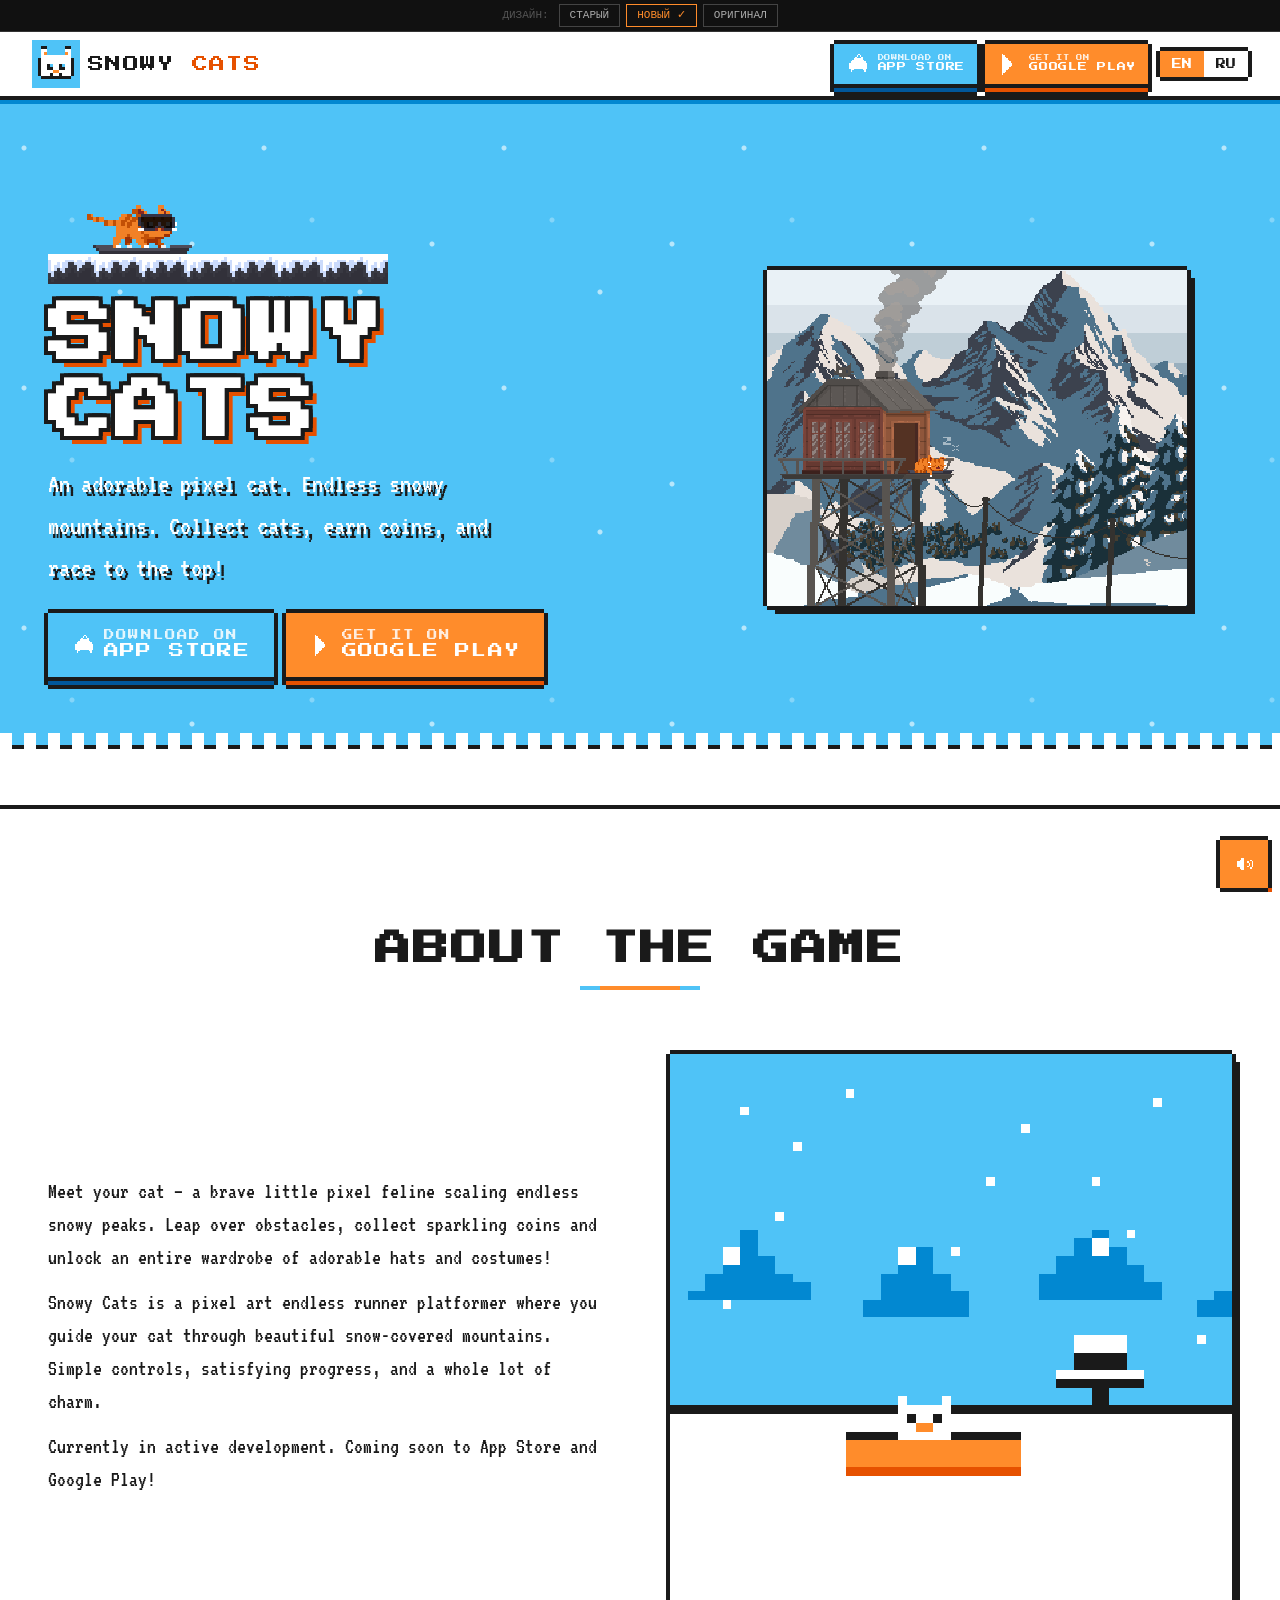
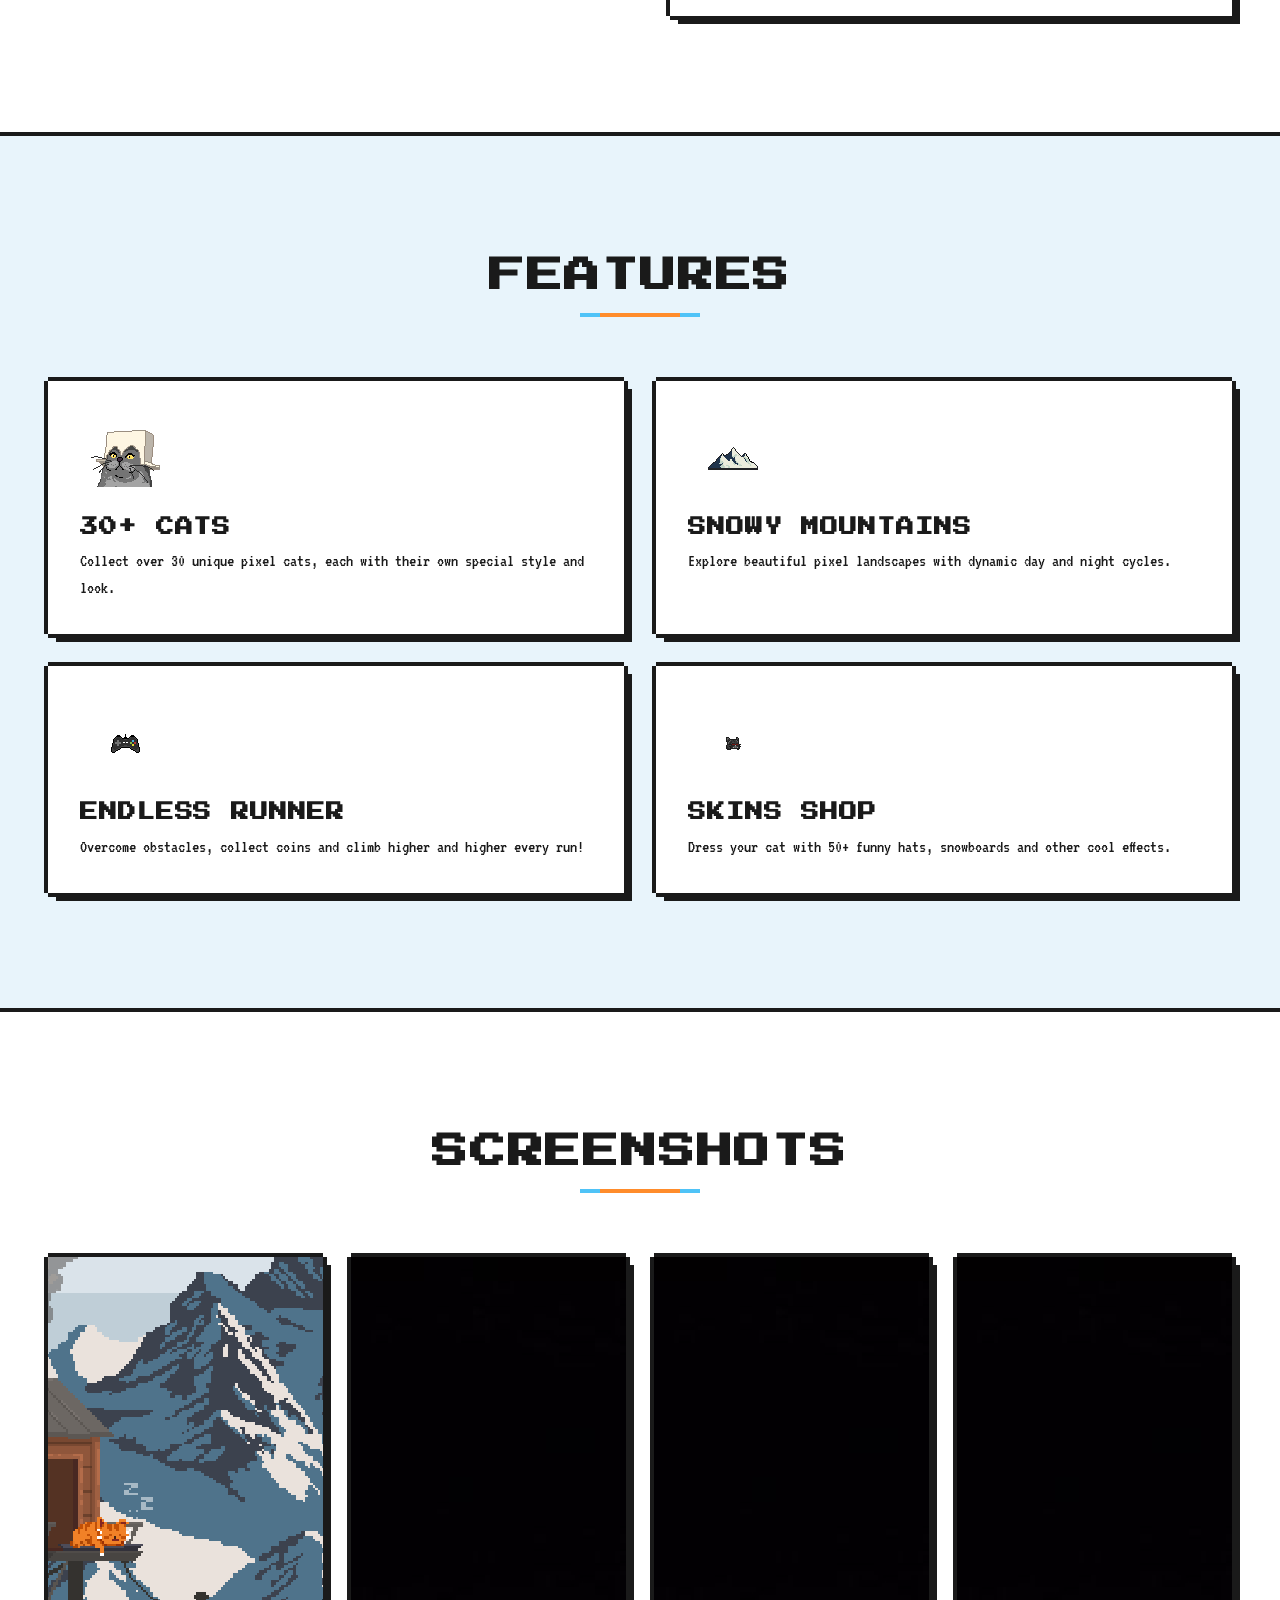
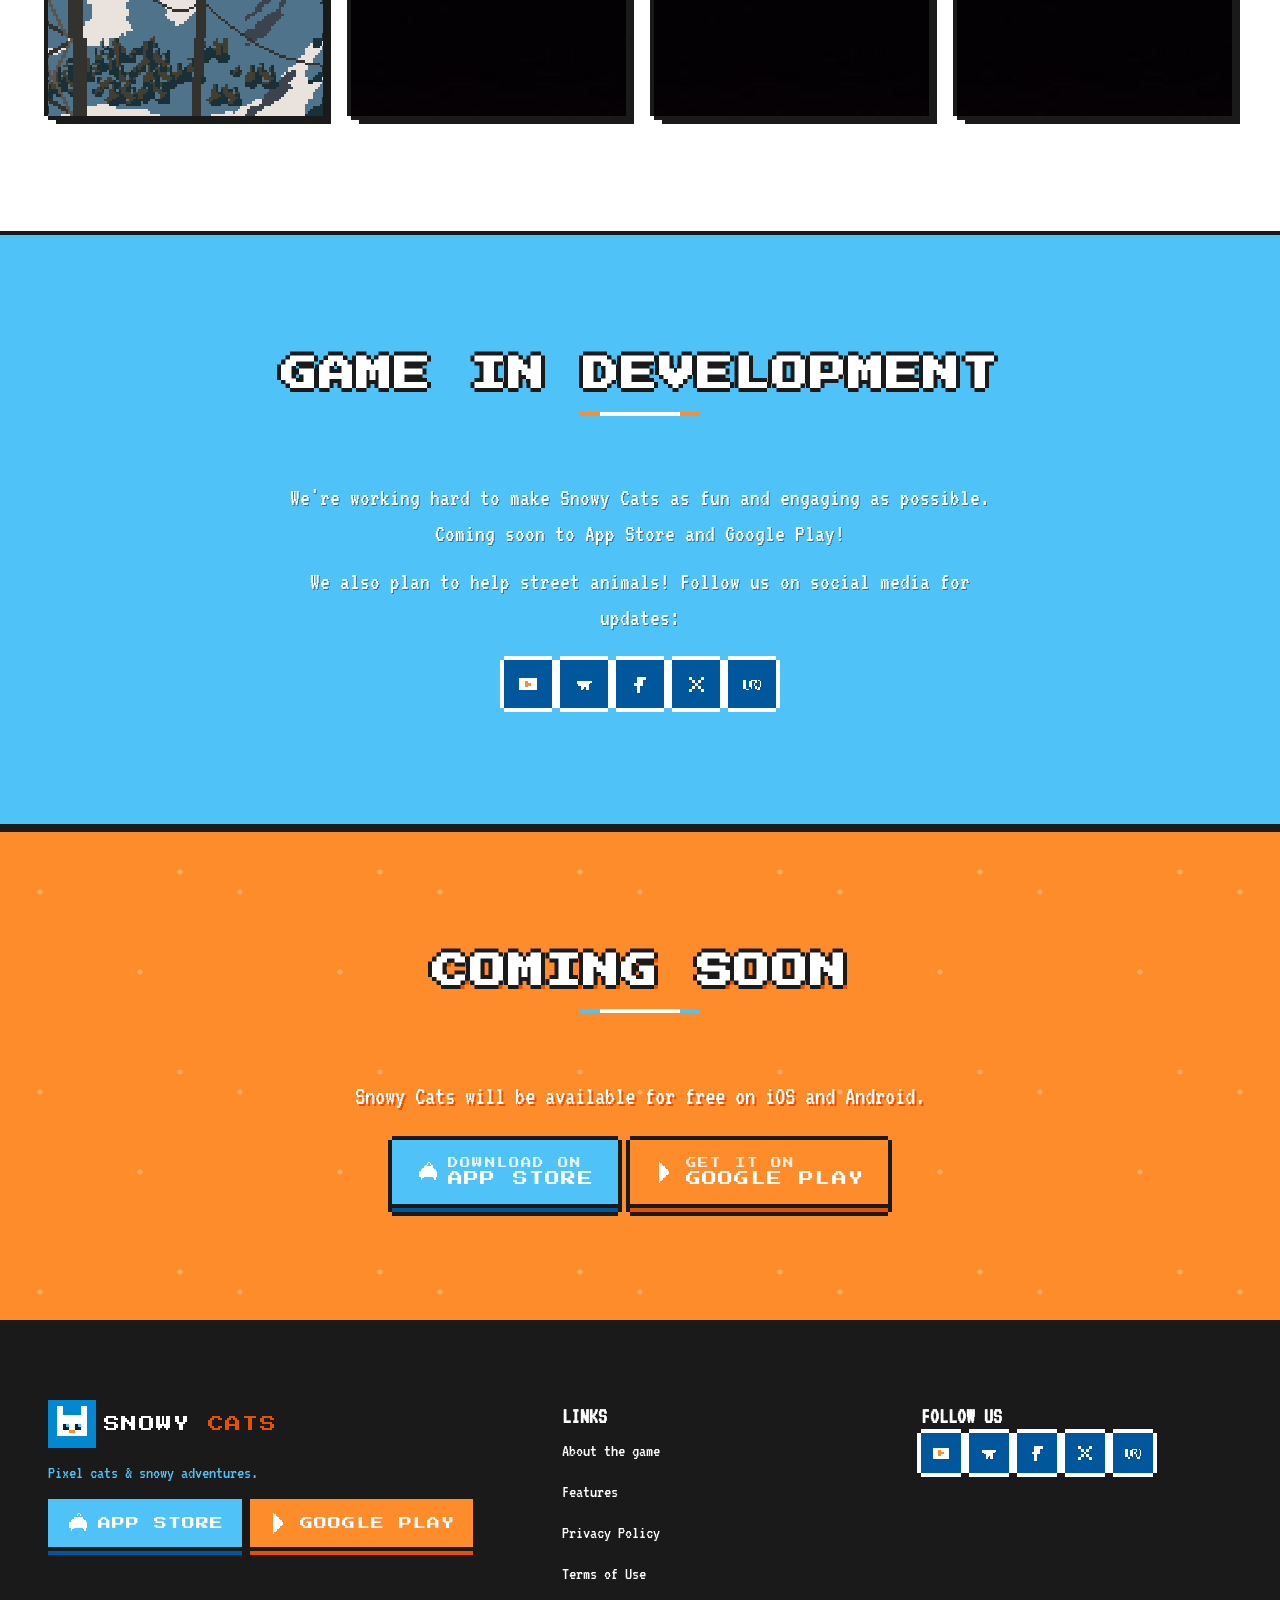
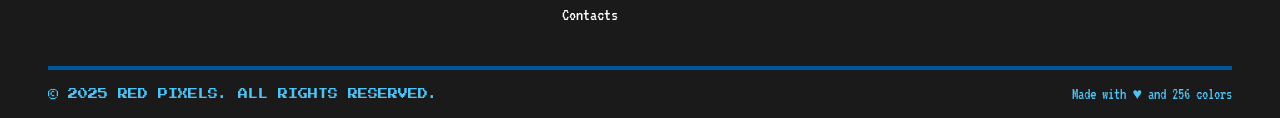
==== commit cf3726e1: "Add design comparison: old, new, original + version switcher bar - /old/ — original Pixelify Sans de" ====
--- a/index.html
+++ b/index.html
@@ -45,6 +45,14 @@
   <link rel="stylesheet" href="css/main.css">
 </head>
 <body>
+
+  <!-- VERSION SWITCHER (временно) -->
+  <div style="position:sticky;top:0;z-index:9999;height:32px;background:#111;display:flex;justify-content:center;align-items:center;gap:6px;font-family:'Courier New',monospace;font-size:11px;border-bottom:1px solid #333;">
+    <span style="color:#555;margin-right:4px;">ДИЗАЙН:</span>
+    <a href="old/" style="color:#aaa;text-decoration:none;padding:2px 10px;border:1px solid #444;">СТАРЫЙ</a>
+    <a href="./" style="color:#FF8C2B;text-decoration:none;padding:2px 10px;border:1px solid #FF8C2B;">НОВЫЙ ✓</a>
+    <a href="original/" style="color:#aaa;text-decoration:none;padding:2px 10px;border:1px solid #444;">ОРИГИНАЛ</a>
+  </div>
 
   <!-- SNOWFLAKES -->
   <div id="snowflakes" aria-hidden="true"></div>
--- a/css/main.css
+++ b/css/main.css
@@ -254,7 +254,7 @@
 ════════════════════════════════════════ */
 .header {
   position: sticky;
-  top: 0;
+  top: 32px;
   z-index: 100;
   background: var(--white);
   padding: var(--pixel-2) clamp(var(--pixel-3), 4vw, 32px);
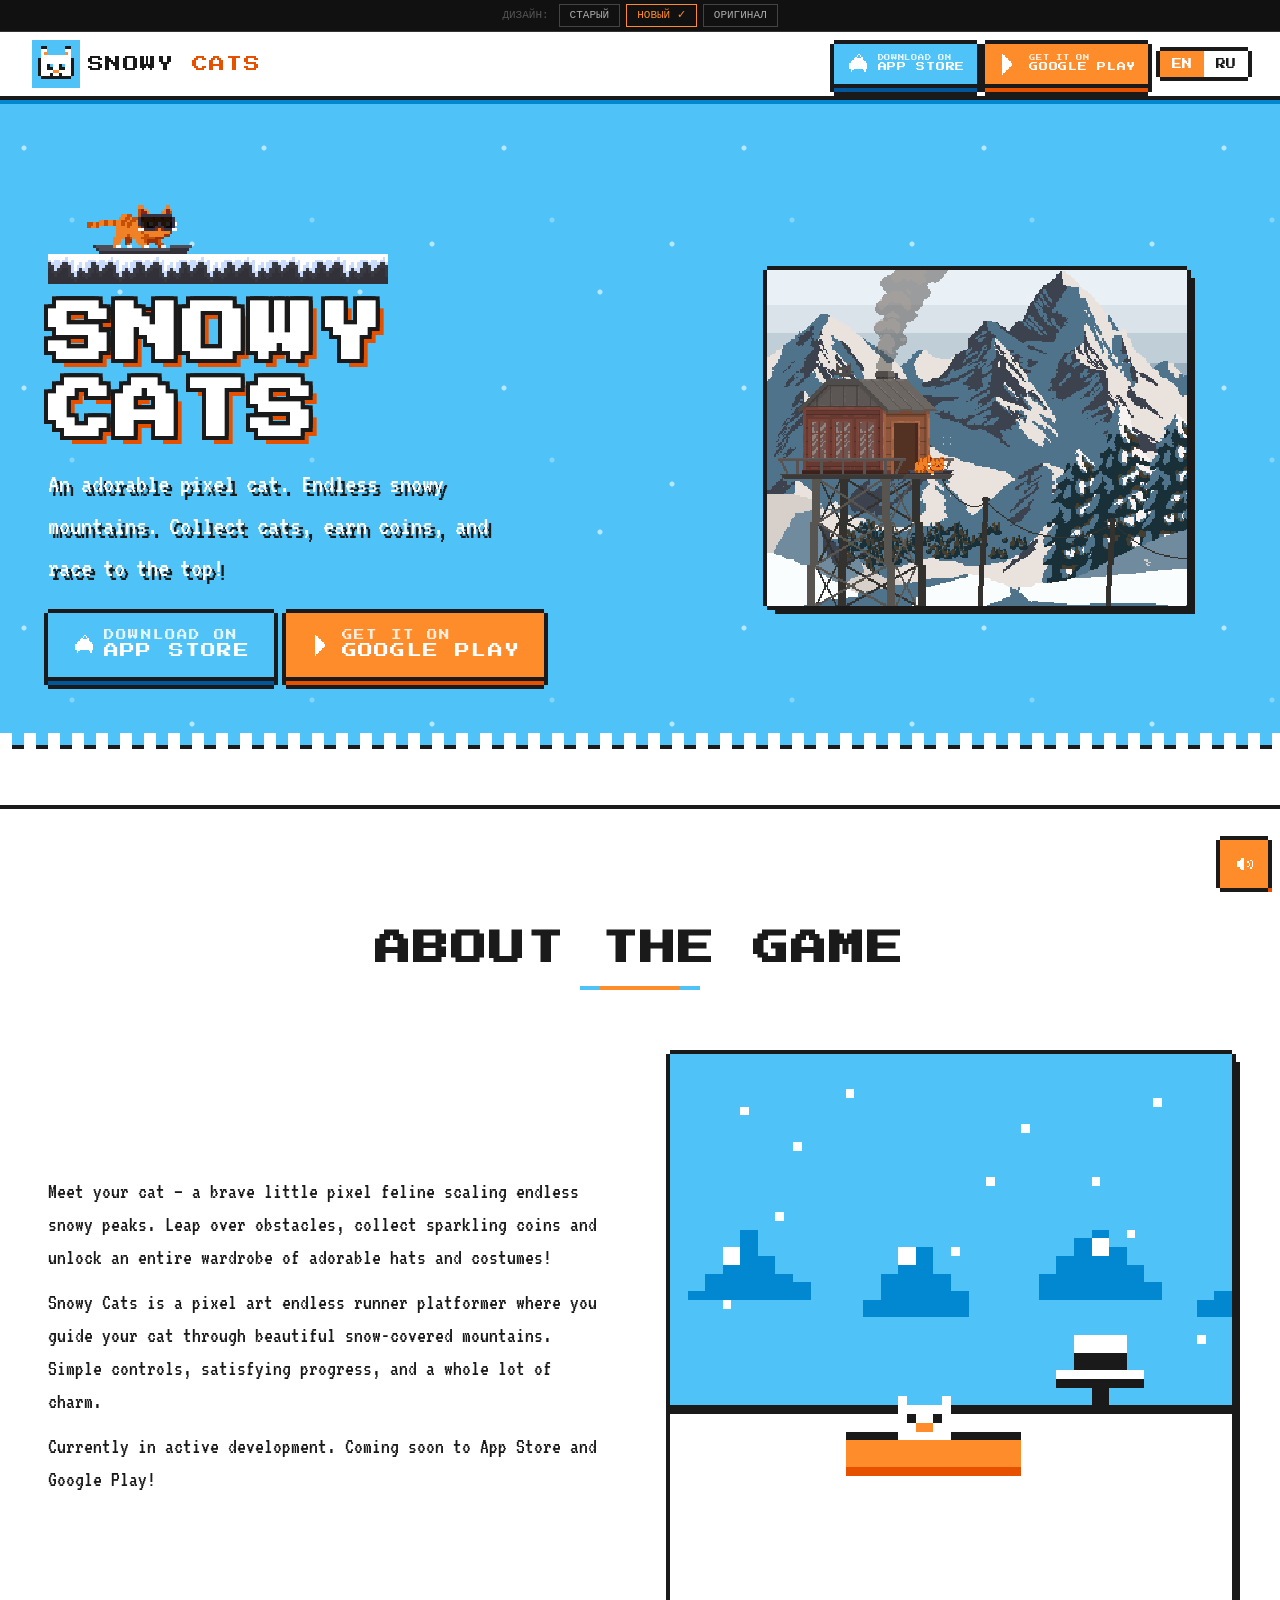
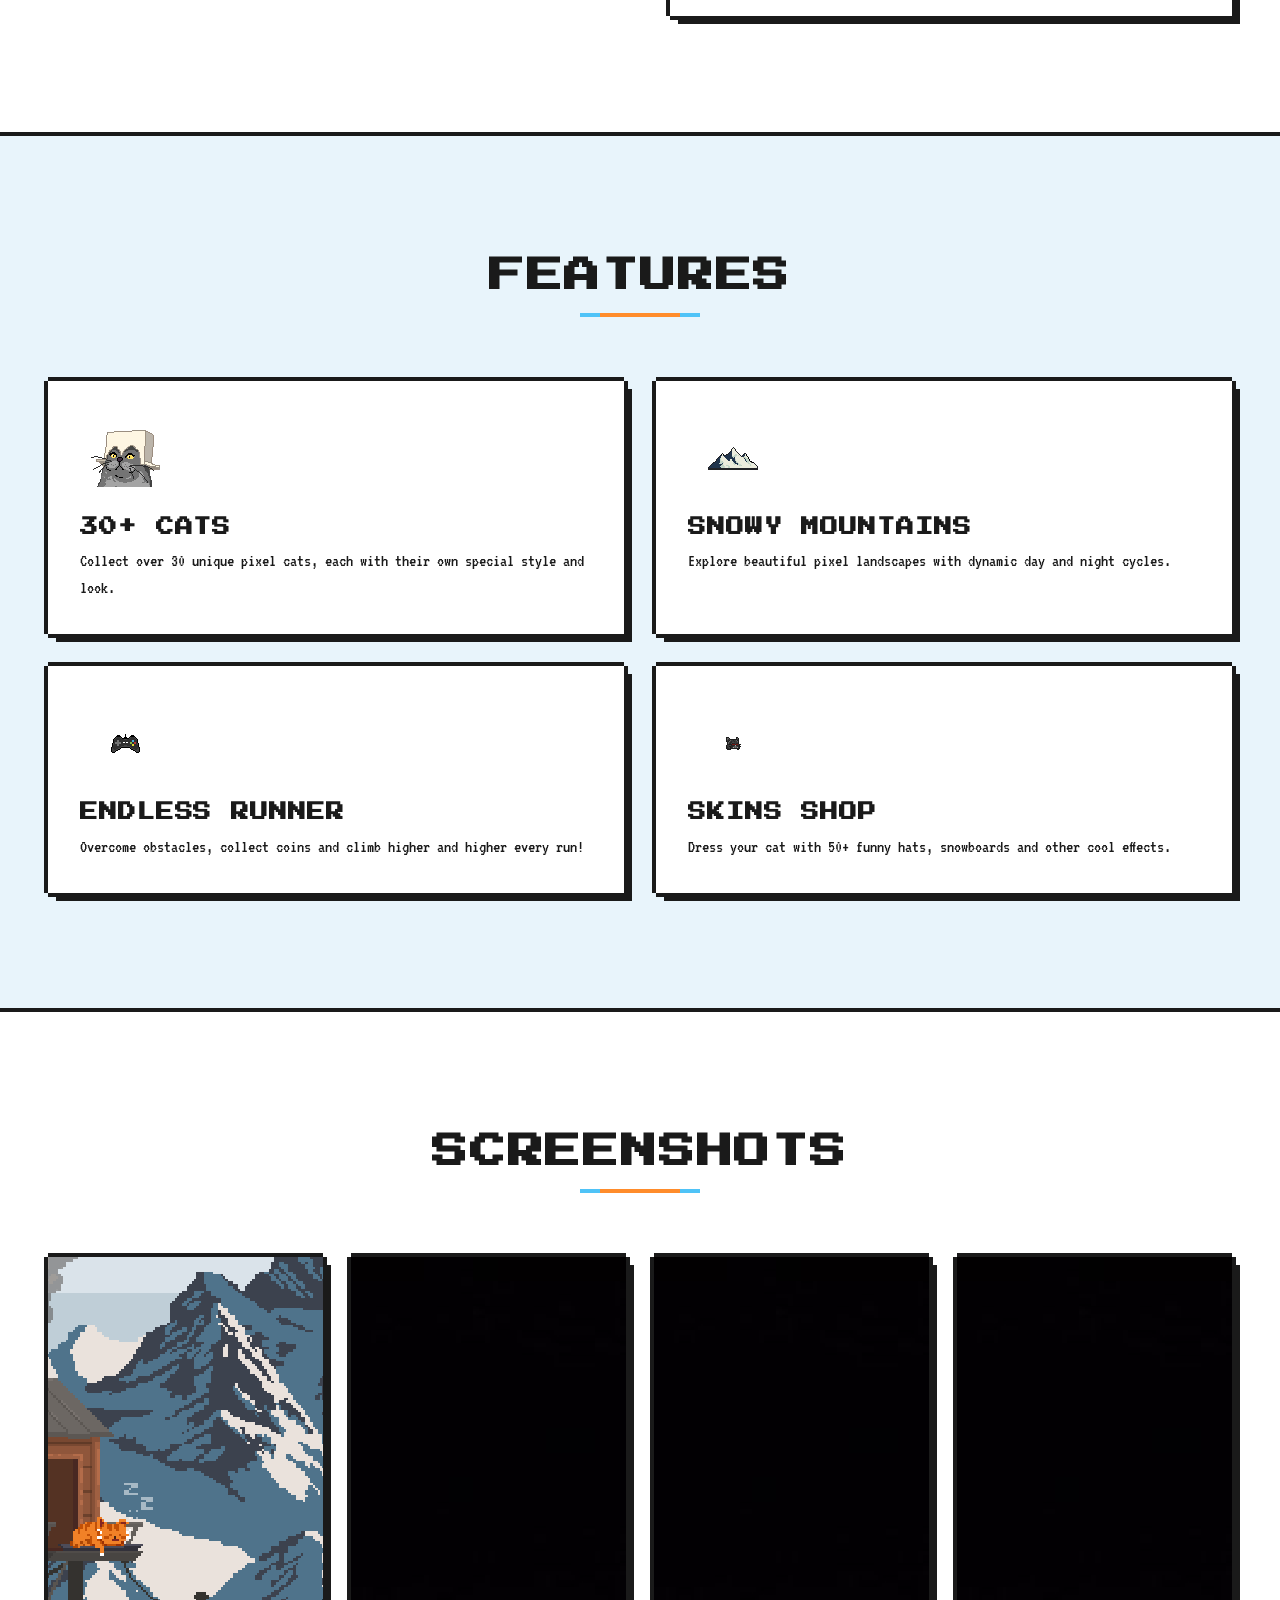
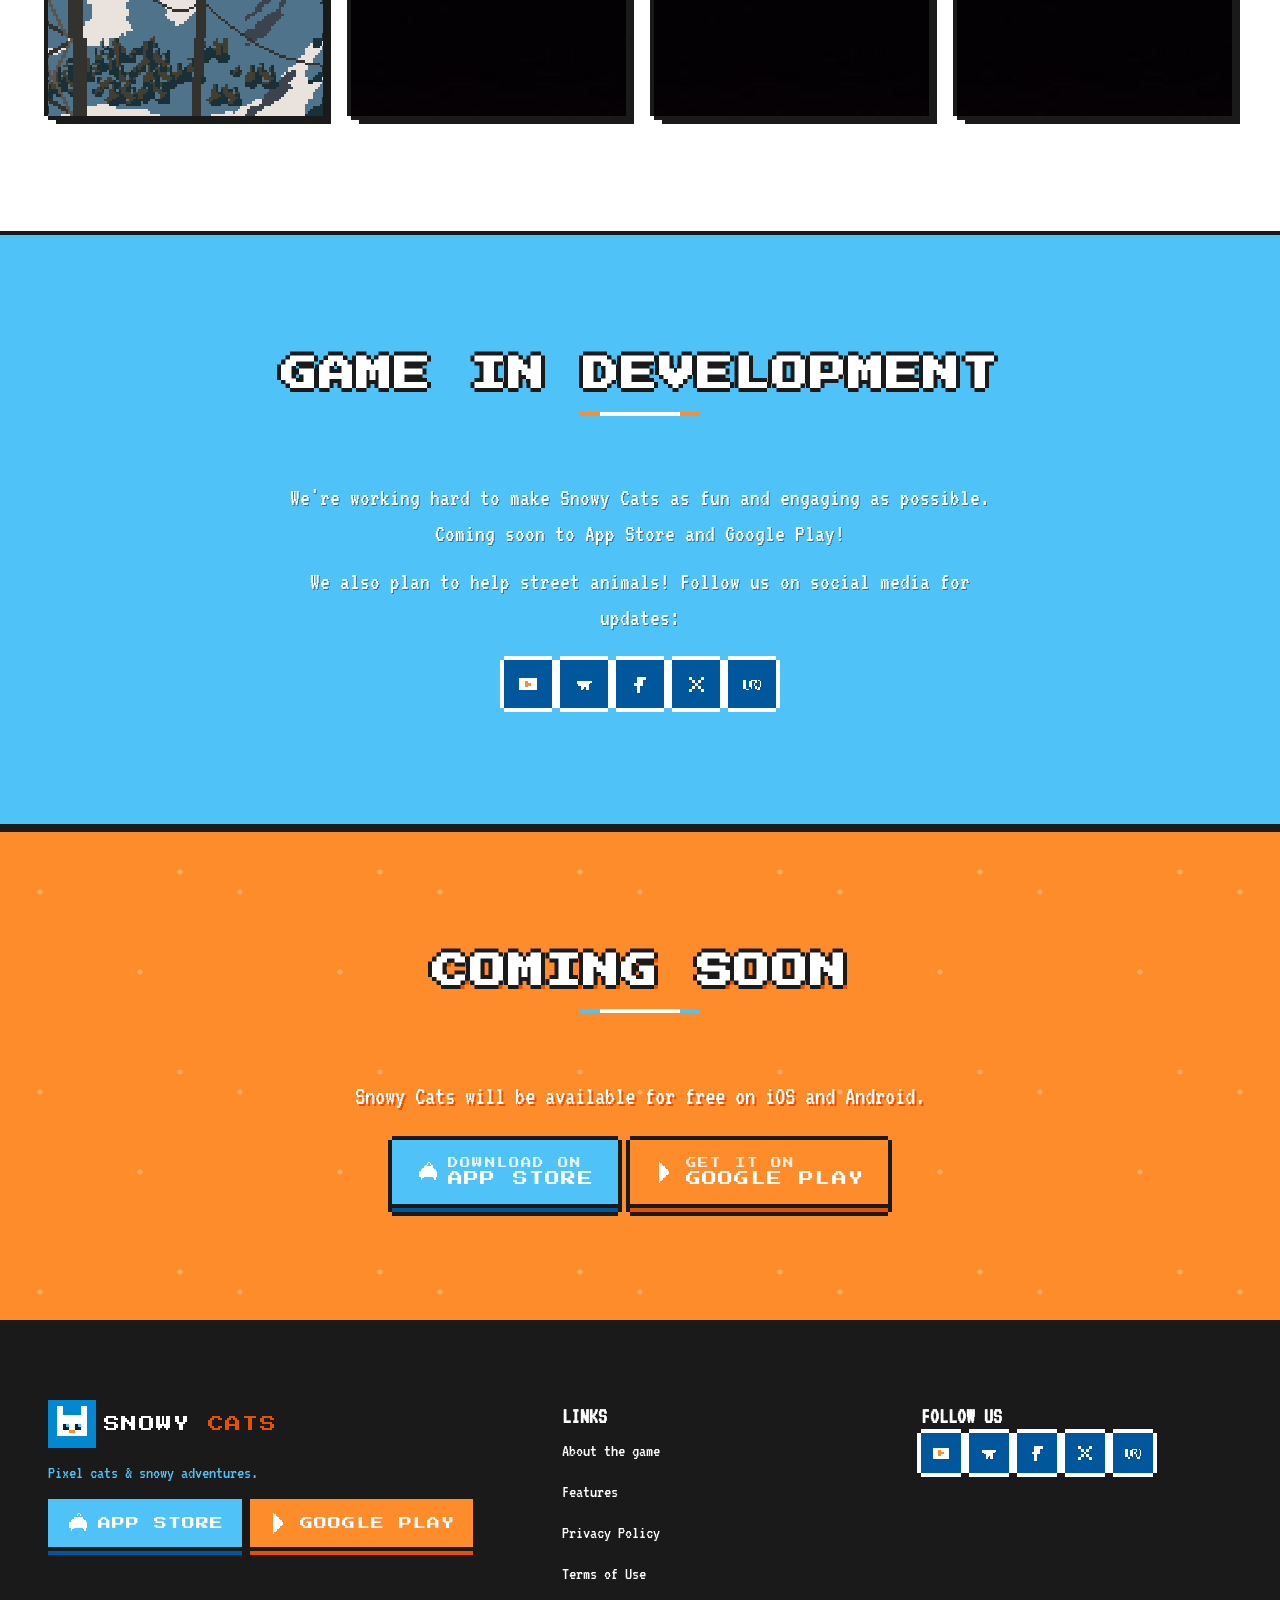
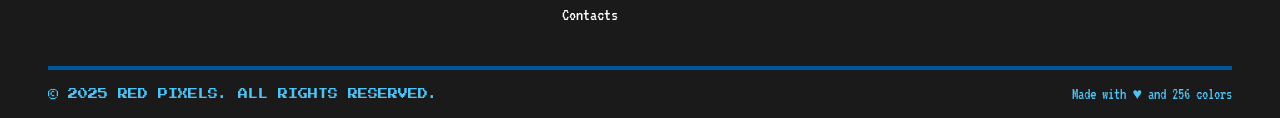
==== commit 0a77c1c9: "Fix absolute icon paths, move privacy page to clean URL, add .htaccess - Fix /icons/... -> relative " ====
--- a/index.html
+++ b/index.html
@@ -30,12 +30,12 @@
   <link rel="alternate" hreflang="x-default" href="https://redpixels.io">
 
   <!-- Favicon -->
-  <link rel="icon" type="image/png" href="/icons/favicon-96x96.png" sizes="96x96">
-  <link rel="icon" type="image/svg+xml" href="/icons/favicon.svg">
-  <link rel="shortcut icon" href="/icons/favicon.ico">
-  <link rel="apple-touch-icon" sizes="180x180" href="/icons/apple-touch-icon.png">
+  <link rel="icon" type="image/png" href="icons/favicon-96x96.png" sizes="96x96">
+  <link rel="icon" type="image/svg+xml" href="icons/favicon.svg">
+  <link rel="shortcut icon" href="icons/favicon.ico">
+  <link rel="apple-touch-icon" sizes="180x180" href="icons/apple-touch-icon.png">
   <meta name="apple-mobile-web-app-title" content="Snowy Cats">
-  <link rel="manifest" href="/icons/site.webmanifest">
+  <link rel="manifest" href="icons/site.webmanifest">
 
   <!-- Fonts -->
   <link rel="preconnect" href="https://fonts.googleapis.com">
@@ -444,7 +444,7 @@
           <ul class="footer-links">
             <li><a href="#about-game" class="play-sound" data-i18n="footerAbout">About the game</a></li>
             <li><a href="#features" class="play-sound" data-i18n="footerFeatures">Features</a></li>
-            <li><a href="html/privacypoliticy.html" class="play-sound" data-i18n="footerPrivacy">Privacy Policy</a></li>
+            <li><a href="privacy/" class="play-sound" data-i18n="footerPrivacy">Privacy Policy</a></li>
             <li><a href="#" class="play-sound" data-i18n="footerTerms">Terms of Use</a></li>
             <li><a href="#" class="play-sound" data-i18n="footerContacts">Contacts</a></li>
           </ul>
